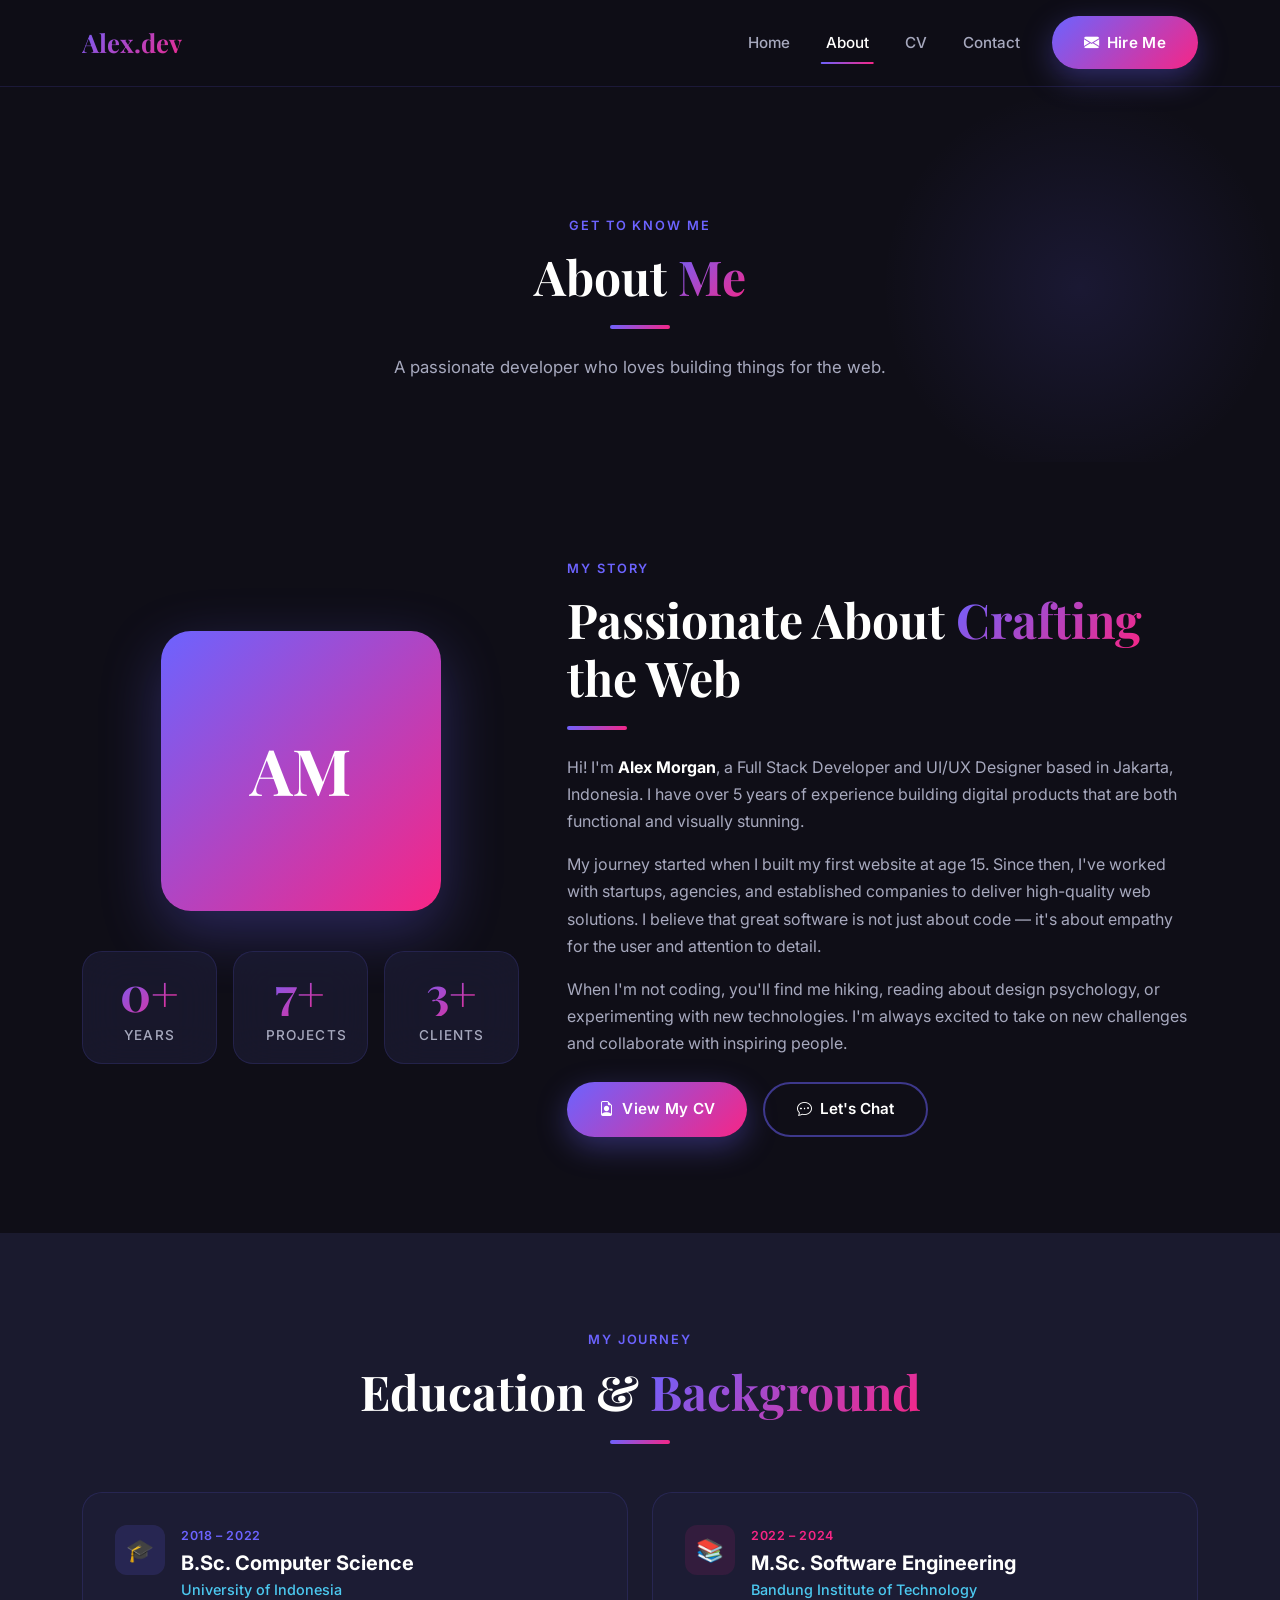
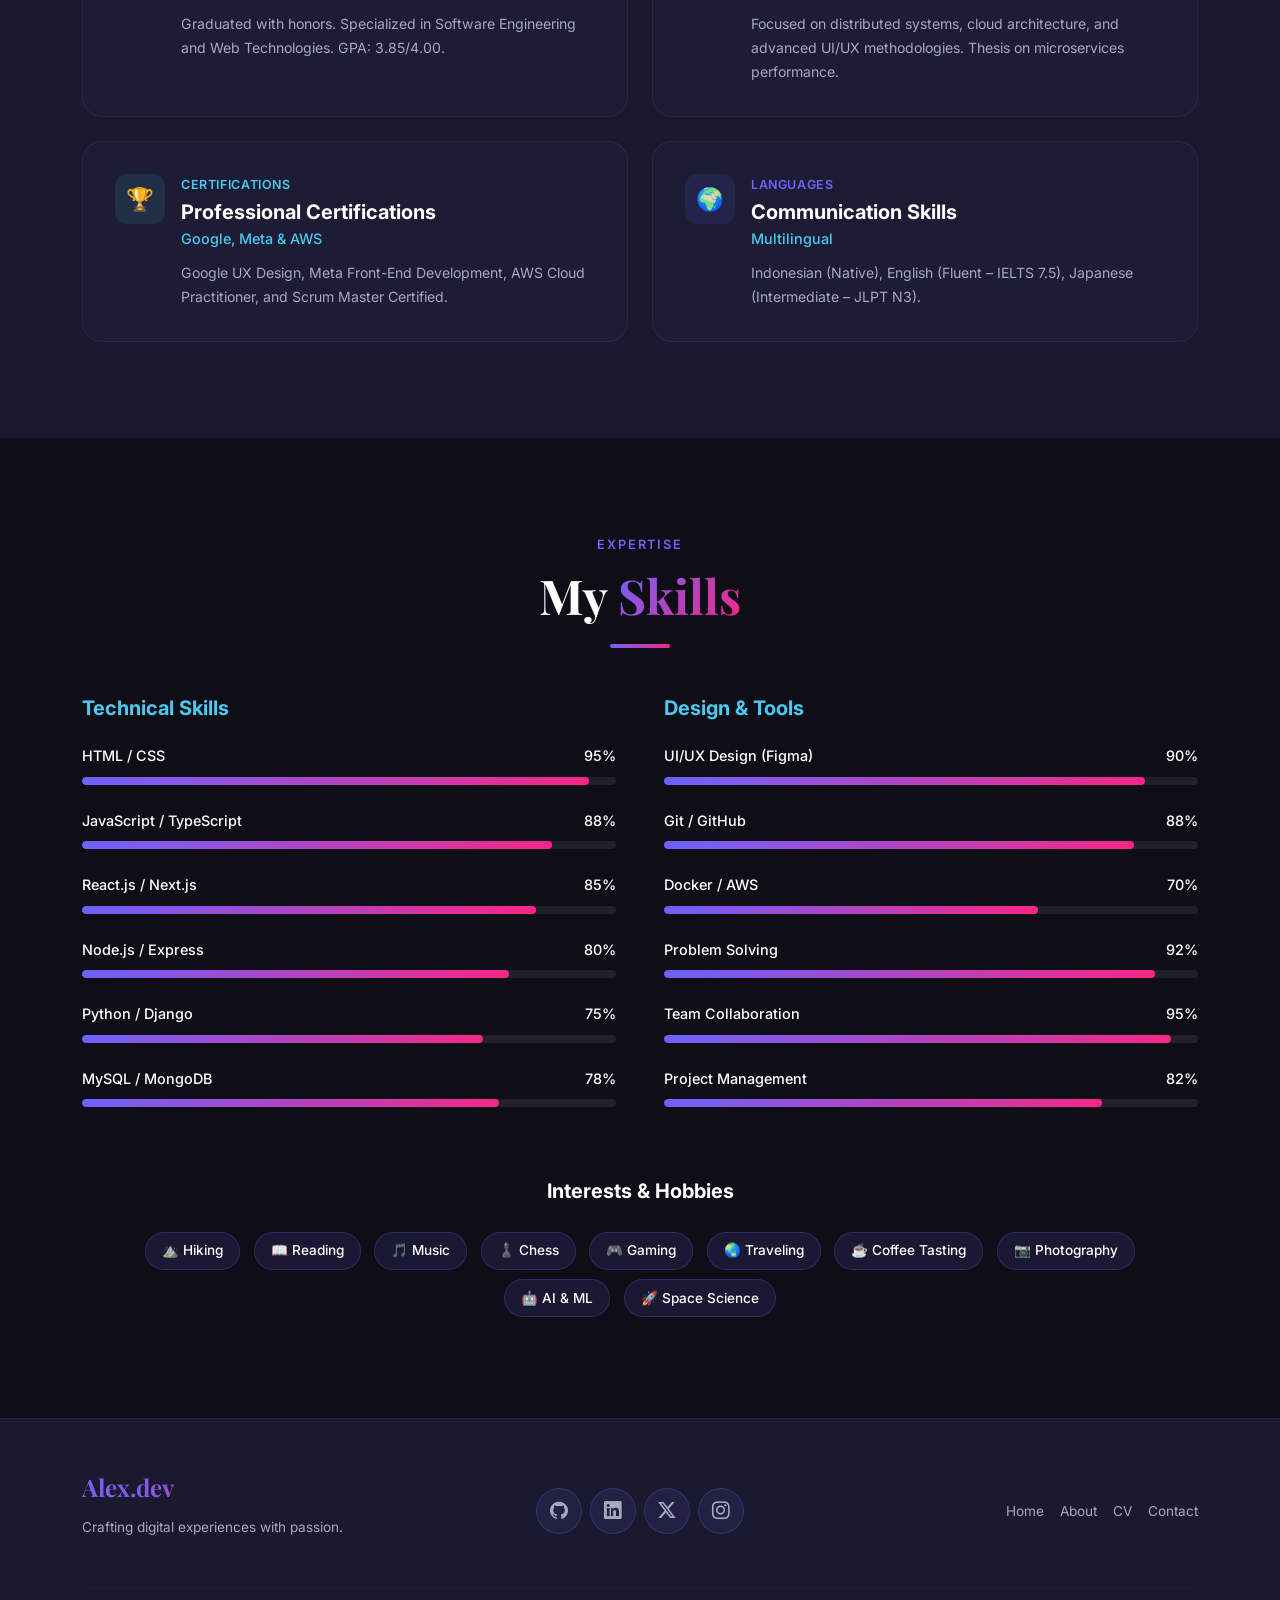
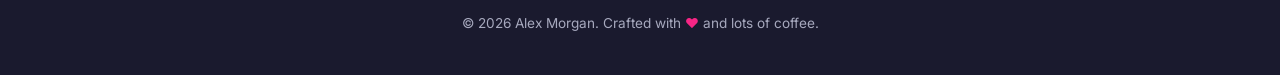
==== about.html @ b718e6d9 "🚀 Initial commit: Personal portfolio website" ====
<!DOCTYPE html>
<html lang="en">
<head>
  <meta charset="UTF-8" />
  <meta name="viewport" content="width=device-width, initial-scale=1.0" />
  <meta name="description" content="About Alex Morgan – Full Stack Developer. Learn about my background, education, skills, and interests." />
  <title>About | Alex Morgan</title>

  <link href="https://cdn.jsdelivr.net/npm/bootstrap@5.3.3/dist/css/bootstrap.min.css" rel="stylesheet" />
  <link href="https://cdn.jsdelivr.net/npm/bootstrap-icons@1.11.3/font/bootstrap-icons.min.css" rel="stylesheet" />
  <link rel="stylesheet" href="style.css" />
</head>
<body>

  <!-- =============================================
       NAVBAR
       ============================================= -->
  <nav class="navbar navbar-expand-lg navbar-dark">
    <div class="container">
      <a class="navbar-brand" href="index.html">Alex.dev</a>
      <button class="navbar-toggler" type="button" data-bs-toggle="collapse" data-bs-target="#navMenu" aria-controls="navMenu" aria-expanded="false" aria-label="Toggle navigation">
        <span class="navbar-toggler-icon"></span>
      </button>
      <div class="collapse navbar-collapse" id="navMenu">
        <ul class="navbar-nav ms-auto gap-1">
          <li class="nav-item"><a class="nav-link" href="index.html">Home</a></li>
          <li class="nav-item"><a class="nav-link" href="about.html">About</a></li>
          <li class="nav-item"><a class="nav-link" href="cv.html">CV</a></li>
          <li class="nav-item"><a class="nav-link" href="contact.html">Contact</a></li>
        </ul>
        <a href="contact.html" class="btn-primary-custom ms-3 d-none d-lg-inline-flex">
          <i class="bi bi-envelope-fill"></i> Hire Me
        </a>
      </div>
    </div>
  </nav>

  <!-- =============================================
       PAGE HERO
       ============================================= -->
  <section class="page-hero text-center">
    <div class="container">
      <p class="section-tag fade-in-up">Get to Know Me</p>
      <h1 class="section-title fade-in-up delay-1">About <span class="gradient-text">Me</span></h1>
      <div class="section-divider mx-auto fade-in-up delay-2"></div>
      <p class="text-muted-custom fade-in-up delay-3" style="max-width:520px;margin:0 auto;font-size:1.05rem;">
        A passionate developer who loves building things for the web.
      </p>
    </div>
  </section>

  <!-- =============================================
       PERSONAL INTRODUCTION
       ============================================= -->
  <section class="section-padding">
    <div class="container">
      <div class="row align-items-center g-5">

        <!-- Image side -->
        <div class="col-lg-5 text-center fade-in-left">
          <div style="width:280px;height:280px;border-radius:30px;overflow:hidden;margin:0 auto;background:linear-gradient(135deg,#6c63ff,#f72585);display:flex;align-items:center;justify-content:center;box-shadow:0 20px 60px rgba(108,99,255,0.3);">
            <span style="font-family:'Playfair Display',serif;font-size:4rem;font-weight:700;color:#fff;">AM</span>
          </div>
          <!-- Stats row -->
          <div class="row g-3 mt-4">
            <div class="col-4">
              <div class="glass-card text-center py-3">
                <div class="stat-number" data-target="5" data-suffix="+">0</div>
                <div class="stat-label">Years</div>
              </div>
            </div>
            <div class="col-4">
              <div class="glass-card text-center py-3">
                <div class="stat-number" data-target="40" data-suffix="+">0</div>
                <div class="stat-label">Projects</div>
              </div>
            </div>
            <div class="col-4">
              <div class="glass-card text-center py-3">
                <div class="stat-number" data-target="20" data-suffix="+">0</div>
                <div class="stat-label">Clients</div>
              </div>
            </div>
          </div>
        </div>

        <!-- Text side -->
        <div class="col-lg-7 fade-in-right">
          <p class="section-tag">My Story</p>
          <h2 class="section-title">Passionate About <span class="gradient-text">Crafting</span> the Web</h2>
          <div class="section-divider"></div>

          <p class="text-muted-custom mb-3">
            Hi! I'm <strong style="color:var(--text);">Alex Morgan</strong>, a Full Stack Developer and UI/UX Designer based in Jakarta, Indonesia. I have over 5 years of experience building digital products that are both functional and visually stunning.
          </p>
          <p class="text-muted-custom mb-3">
            My journey started when I built my first website at age 15. Since then, I've worked with startups, agencies, and established companies to deliver high-quality web solutions. I believe that great software is not just about code — it's about empathy for the user and attention to detail.
          </p>
          <p class="text-muted-custom mb-4">
            When I'm not coding, you'll find me hiking, reading about design psychology, or experimenting with new technologies. I'm always excited to take on new challenges and collaborate with inspiring people.
          </p>

          <div class="d-flex flex-wrap gap-3">
            <a href="cv.html" class="btn-primary-custom">
              <i class="bi bi-file-earmark-person"></i> View My CV
            </a>
            <a href="contact.html" class="btn-outline-custom">
              <i class="bi bi-chat-dots"></i> Let's Chat
            </a>
          </div>
        </div>
      </div>
    </div>
  </section>

  <!-- =============================================
       EDUCATION & BACKGROUND
       ============================================= -->
  <section class="section-padding" style="background:var(--dark-2);">
    <div class="container">
      <div class="text-center mb-5">
        <p class="section-tag fade-in-up">My Journey</p>
        <h2 class="section-title fade-in-up delay-1">Education & <span class="gradient-text">Background</span></h2>
        <div class="section-divider mx-auto fade-in-up delay-2"></div>
      </div>

      <div class="row g-4">
        <div class="col-md-6 fade-in-up delay-1">
          <div class="glass-card h-100">
            <div class="d-flex align-items-start gap-3">
              <div style="width:50px;height:50px;border-radius:12px;background:rgba(108,99,255,0.15);display:flex;align-items:center;justify-content:center;font-size:1.4rem;flex-shrink:0;">🎓</div>
              <div>
                <div style="font-size:0.78rem;font-weight:600;color:var(--primary);letter-spacing:0.05em;text-transform:uppercase;margin-bottom:0.3rem;">2018 – 2022</div>
                <h5 style="font-weight:700;margin-bottom:0.2rem;">B.Sc. Computer Science</h5>
                <p style="color:var(--accent);font-size:0.9rem;font-weight:500;margin-bottom:0.6rem;">University of Indonesia</p>
                <p class="text-muted-custom" style="font-size:0.88rem;margin:0;">Graduated with honors. Specialized in Software Engineering and Web Technologies. GPA: 3.85/4.00.</p>
              </div>
            </div>
          </div>
        </div>

        <div class="col-md-6 fade-in-up delay-2">
          <div class="glass-card h-100">
            <div class="d-flex align-items-start gap-3">
              <div style="width:50px;height:50px;border-radius:12px;background:rgba(247,37,133,0.1);display:flex;align-items:center;justify-content:center;font-size:1.4rem;flex-shrink:0;">📚</div>
              <div>
                <div style="font-size:0.78rem;font-weight:600;color:var(--secondary);letter-spacing:0.05em;text-transform:uppercase;margin-bottom:0.3rem;">2022 – 2024</div>
                <h5 style="font-weight:700;margin-bottom:0.2rem;">M.Sc. Software Engineering</h5>
                <p style="color:var(--accent);font-size:0.9rem;font-weight:500;margin-bottom:0.6rem;">Bandung Institute of Technology</p>
                <p class="text-muted-custom" style="font-size:0.88rem;margin:0;">Focused on distributed systems, cloud architecture, and advanced UI/UX methodologies. Thesis on microservices performance.</p>
              </div>
            </div>
          </div>
        </div>

        <div class="col-md-6 fade-in-up delay-3">
          <div class="glass-card h-100">
            <div class="d-flex align-items-start gap-3">
              <div style="width:50px;height:50px;border-radius:12px;background:rgba(76,201,240,0.1);display:flex;align-items:center;justify-content:center;font-size:1.4rem;flex-shrink:0;">🏆</div>
              <div>
                <div style="font-size:0.78rem;font-weight:600;color:var(--accent);letter-spacing:0.05em;text-transform:uppercase;margin-bottom:0.3rem;">Certifications</div>
                <h5 style="font-weight:700;margin-bottom:0.2rem;">Professional Certifications</h5>
                <p style="color:var(--accent);font-size:0.9rem;font-weight:500;margin-bottom:0.6rem;">Google, Meta & AWS</p>
                <p class="text-muted-custom" style="font-size:0.88rem;margin:0;">Google UX Design, Meta Front-End Development, AWS Cloud Practitioner, and Scrum Master Certified.</p>
              </div>
            </div>
          </div>
        </div>

        <div class="col-md-6 fade-in-up delay-4">
          <div class="glass-card h-100">
            <div class="d-flex align-items-start gap-3">
              <div style="width:50px;height:50px;border-radius:12px;background:rgba(108,99,255,0.1);display:flex;align-items:center;justify-content:center;font-size:1.4rem;flex-shrink:0;">🌍</div>
              <div>
                <div style="font-size:0.78rem;font-weight:600;color:var(--primary);letter-spacing:0.05em;text-transform:uppercase;margin-bottom:0.3rem;">Languages</div>
                <h5 style="font-weight:700;margin-bottom:0.2rem;">Communication Skills</h5>
                <p style="color:var(--accent);font-size:0.9rem;font-weight:500;margin-bottom:0.6rem;">Multilingual</p>
                <p class="text-muted-custom" style="font-size:0.88rem;margin:0;">Indonesian (Native), English (Fluent – IELTS 7.5), Japanese (Intermediate – JLPT N3).</p>
              </div>
            </div>
          </div>
        </div>
      </div>
    </div>
  </section>

  <!-- =============================================
       SKILLS SECTION
       ============================================= -->
  <section class="section-padding">
    <div class="container">
      <div class="text-center mb-5">
        <p class="section-tag fade-in-up">Expertise</p>
        <h2 class="section-title fade-in-up delay-1">My <span class="gradient-text">Skills</span></h2>
        <div class="section-divider mx-auto fade-in-up delay-2"></div>
      </div>

      <div class="row g-5">
        <!-- Technical Skills -->
        <div class="col-lg-6 fade-in-left">
          <h5 class="fw-bold mb-4" style="color:var(--accent);">Technical Skills</h5>

          <div class="skill-progress-item">
            <div class="skill-label"><span>HTML / CSS</span><span>95%</span></div>
            <div class="progress"><div class="progress-bar" data-width="95%" role="progressbar" aria-valuenow="95" aria-valuemin="0" aria-valuemax="100"></div></div>
          </div>
          <div class="skill-progress-item">
            <div class="skill-label"><span>JavaScript / TypeScript</span><span>88%</span></div>
            <div class="progress"><div class="progress-bar" data-width="88%" role="progressbar" aria-valuenow="88" aria-valuemin="0" aria-valuemax="100"></div></div>
          </div>
          <div class="skill-progress-item">
            <div class="skill-label"><span>React.js / Next.js</span><span>85%</span></div>
            <div class="progress"><div class="progress-bar" data-width="85%" role="progressbar" aria-valuenow="85" aria-valuemin="0" aria-valuemax="100"></div></div>
          </div>
          <div class="skill-progress-item">
            <div class="skill-label"><span>Node.js / Express</span><span>80%</span></div>
            <div class="progress"><div class="progress-bar" data-width="80%" role="progressbar" aria-valuenow="80" aria-valuemin="0" aria-valuemax="100"></div></div>
          </div>
          <div class="skill-progress-item">
            <div class="skill-label"><span>Python / Django</span><span>75%</span></div>
            <div class="progress"><div class="progress-bar" data-width="75%" role="progressbar" aria-valuenow="75" aria-valuemin="0" aria-valuemax="100"></div></div>
          </div>
          <div class="skill-progress-item">
            <div class="skill-label"><span>MySQL / MongoDB</span><span>78%</span></div>
            <div class="progress"><div class="progress-bar" data-width="78%" role="progressbar" aria-valuenow="78" aria-valuemin="0" aria-valuemax="100"></div></div>
          </div>
        </div>

        <!-- Soft Skills & Tools -->
        <div class="col-lg-6 fade-in-right">
          <h5 class="fw-bold mb-4" style="color:var(--accent);">Design & Tools</h5>

          <div class="skill-progress-item">
            <div class="skill-label"><span>UI/UX Design (Figma)</span><span>90%</span></div>
            <div class="progress"><div class="progress-bar" data-width="90%" role="progressbar" aria-valuenow="90" aria-valuemin="0" aria-valuemax="100"></div></div>
          </div>
          <div class="skill-progress-item">
            <div class="skill-label"><span>Git / GitHub</span><span>88%</span></div>
            <div class="progress"><div class="progress-bar" data-width="88%" role="progressbar" aria-valuenow="88" aria-valuemin="0" aria-valuemax="100"></div></div>
          </div>
          <div class="skill-progress-item">
            <div class="skill-label"><span>Docker / AWS</span><span>70%</span></div>
            <div class="progress"><div class="progress-bar" data-width="70%" role="progressbar" aria-valuenow="70" aria-valuemin="0" aria-valuemax="100"></div></div>
          </div>
          <div class="skill-progress-item">
            <div class="skill-label"><span>Problem Solving</span><span>92%</span></div>
            <div class="progress"><div class="progress-bar" data-width="92%" role="progressbar" aria-valuenow="92" aria-valuemin="0" aria-valuemax="100"></div></div>
          </div>
          <div class="skill-progress-item">
            <div class="skill-label"><span>Team Collaboration</span><span>95%</span></div>
            <div class="progress"><div class="progress-bar" data-width="95%" role="progressbar" aria-valuenow="95" aria-valuemin="0" aria-valuemax="100"></div></div>
          </div>
          <div class="skill-progress-item">
            <div class="skill-label"><span>Project Management</span><span>82%</span></div>
            <div class="progress"><div class="progress-bar" data-width="82%" role="progressbar" aria-valuenow="82" aria-valuemin="0" aria-valuemax="100"></div></div>
          </div>
        </div>
      </div>

      <!-- Interests -->
      <div class="mt-5 text-center fade-in-up">
        <h5 class="fw-bold mb-4">Interests & Hobbies</h5>
        <div>
          <span class="interest-badge">⛰️ Hiking</span>
          <span class="interest-badge">📖 Reading</span>
          <span class="interest-badge">🎵 Music</span>
          <span class="interest-badge">♟️ Chess</span>
          <span class="interest-badge">🎮 Gaming</span>
          <span class="interest-badge">🌏 Traveling</span>
          <span class="interest-badge">☕ Coffee Tasting</span>
          <span class="interest-badge">📷 Photography</span>
          <span class="interest-badge">🤖 AI & ML</span>
          <span class="interest-badge">🚀 Space Science</span>
        </div>
      </div>
    </div>
  </section>

  <!-- =============================================
       FOOTER
       ============================================= -->
  <footer>
    <div class="container">
      <div class="row align-items-center">
        <div class="col-md-4 mb-3 mb-md-0">
          <div class="footer-brand">Alex.dev</div>
          <p class="text-muted-custom mt-2" style="font-size:0.85rem;">Crafting digital experiences with passion.</p>
        </div>
        <div class="col-md-4 text-center mb-3 mb-md-0">
          <div class="d-flex justify-content-center gap-2">
            <a href="#" class="social-link" title="GitHub"><i class="bi bi-github"></i></a>
            <a href="#" class="social-link" title="LinkedIn"><i class="bi bi-linkedin"></i></a>
            <a href="#" class="social-link" title="Twitter"><i class="bi bi-twitter-x"></i></a>
            <a href="#" class="social-link" title="Instagram"><i class="bi bi-instagram"></i></a>
          </div>
        </div>
        <div class="col-md-4 text-md-end">
          <nav class="d-flex justify-content-md-end gap-3 flex-wrap">
            <a href="index.html" class="text-muted-custom text-decoration-none" style="font-size:0.85rem;">Home</a>
            <a href="about.html" class="text-muted-custom text-decoration-none" style="font-size:0.85rem;">About</a>
            <a href="cv.html" class="text-muted-custom text-decoration-none" style="font-size:0.85rem;">CV</a>
            <a href="contact.html" class="text-muted-custom text-decoration-none" style="font-size:0.85rem;">Contact</a>
          </nav>
        </div>
      </div>
      <hr class="footer-divider" />
      <p class="footer-copy text-center">© 2026 Alex Morgan. Crafted with <span style="color:var(--secondary);">♥</span> and lots of coffee.</p>
    </div>
  </footer>

  <script src="https://cdn.jsdelivr.net/npm/bootstrap@5.3.3/dist/js/bootstrap.bundle.min.js"></script>
  <script src="script.js"></script>
</body>
</html>
---- style.css ----
/* =============================================
   PORTFOLIO WEBSITE - style.css
   ============================================= */

/* ---- Google Fonts ---- */
@import url('https://fonts.googleapis.com/css2?family=Inter:wght@300;400;500;600;700;800&family=Playfair+Display:wght@700&display=swap');

/* ---- CSS Variables ---- */
:root {
  --primary: #6c63ff;
  --primary-dark: #5a52d5;
  --secondary: #f72585;
  --accent: #4cc9f0;
  --dark: #0f0e17;
  --dark-2: #1a1a2e;
  --dark-3: #16213e;
  --card-bg: #1e1e3a;
  --text: #fffffe;
  --text-muted: #a7a9be;
  --gradient: linear-gradient(135deg, #6c63ff 0%, #f72585 100%);
  --gradient-2: linear-gradient(135deg, #4cc9f0 0%, #6c63ff 100%);
  --shadow: 0 20px 60px rgba(108, 99, 255, 0.2);
  --transition: all 0.35s cubic-bezier(0.25, 0.8, 0.25, 1);
}

/* ---- Global Reset ---- */
* { margin: 0; padding: 0; box-sizing: border-box; }

html { scroll-behavior: smooth; }

body {
  font-family: 'Inter', sans-serif;
  background-color: var(--dark);
  color: var(--text);
  line-height: 1.7;
  overflow-x: hidden;
}

/* ---- Scrollbar ---- */
::-webkit-scrollbar { width: 6px; }
::-webkit-scrollbar-track { background: var(--dark); }
::-webkit-scrollbar-thumb { background: var(--primary); border-radius: 3px; }

/* =============================================
   NAVBAR
   ============================================= */
.navbar {
  background: rgba(15, 14, 23, 0.92) !important;
  backdrop-filter: blur(20px);
  border-bottom: 1px solid rgba(108, 99, 255, 0.15);
  padding: 1rem 0;
  transition: var(--transition);
  position: sticky;
  top: 0;
  z-index: 1000;
}

.navbar-brand {
  font-family: 'Playfair Display', serif;
  font-size: 1.6rem;
  font-weight: 700;
  background: var(--gradient);
  -webkit-background-clip: text;
  -webkit-text-fill-color: transparent;
  background-clip: text;
}

.nav-link {
  color: var(--text-muted) !important;
  font-weight: 500;
  font-size: 0.95rem;
  padding: 0.5rem 1rem !important;
  border-radius: 8px;
  transition: var(--transition);
  position: relative;
}

.nav-link::after {
  content: '';
  position: absolute;
  bottom: 0; left: 50%;
  width: 0; height: 2px;
  background: var(--gradient);
  border-radius: 2px;
  transition: var(--transition);
  transform: translateX(-50%);
}

.nav-link:hover,
.nav-link.active {
  color: var(--text) !important;
}

.nav-link:hover::after,
.nav-link.active::after {
  width: 70%;
}

.navbar-toggler {
  border: 1px solid rgba(108,99,255,0.4);
  border-radius: 8px;
}

.navbar-toggler-icon {
  background-image: url("data:image/svg+xml,%3csvg xmlns='http://www.w3.org/2000/svg' viewBox='0 0 30 30'%3e%3cpath stroke='rgba%28108, 99, 255, 1%29' stroke-linecap='round' stroke-miterlimit='10' stroke-width='2' d='M4 7h22M4 15h22M4 23h22'/%3e%3c/svg%3e");
}

/* =============================================
   HERO SECTION
   ============================================= */
.hero-section {
  min-height: 100vh;
  display: flex;
  align-items: center;
  background: var(--dark);
  position: relative;
  overflow: hidden;
  padding: 6rem 0 4rem;
}

.hero-section::before {
  content: '';
  position: absolute;
  top: -200px; right: -200px;
  width: 600px; height: 600px;
  background: radial-gradient(circle, rgba(108,99,255,0.15) 0%, transparent 70%);
  border-radius: 50%;
  animation: pulse 6s ease-in-out infinite;
}

.hero-section::after {
  content: '';
  position: absolute;
  bottom: -200px; left: -200px;
  width: 500px; height: 500px;
  background: radial-gradient(circle, rgba(247,37,133,0.1) 0%, transparent 70%);
  border-radius: 50%;
  animation: pulse 8s ease-in-out infinite reverse;
}

@keyframes pulse {
  0%, 100% { transform: scale(1); opacity: 0.7; }
  50% { transform: scale(1.1); opacity: 1; }
}

.hero-badge {
  display: inline-block;
  background: rgba(108,99,255,0.15);
  border: 1px solid rgba(108,99,255,0.4);
  color: var(--accent);
  padding: 0.4rem 1.2rem;
  border-radius: 50px;
  font-size: 0.85rem;
  font-weight: 500;
  margin-bottom: 1.5rem;
  letter-spacing: 0.05em;
}

.hero-title {
  font-family: 'Playfair Display', serif;
  font-size: clamp(2.5rem, 6vw, 4.5rem);
  font-weight: 700;
  line-height: 1.15;
  margin-bottom: 0.5rem;
}

.hero-title .gradient-text {
  background: var(--gradient);
  -webkit-background-clip: text;
  -webkit-text-fill-color: transparent;
  background-clip: text;
}

.hero-subtitle {
  font-size: clamp(1rem, 2.5vw, 1.3rem);
  color: var(--text-muted);
  margin-bottom: 1.5rem;
  font-weight: 300;
}

.hero-desc {
  font-size: 1rem;
  color: var(--text-muted);
  max-width: 480px;
  margin-bottom: 2.5rem;
  line-height: 1.8;
}

/* Profile Image */
.profile-wrapper {
  position: relative;
  display: inline-block;
}

.profile-img-container {
  width: 340px;
  height: 340px;
  border-radius: 40% 60% 70% 30% / 40% 50% 60% 50%;
  overflow: hidden;
  border: 3px solid rgba(108,99,255,0.5);
  box-shadow: 0 0 60px rgba(108,99,255,0.25), 0 0 0 15px rgba(108,99,255,0.05);
  animation: morphShape 8s ease-in-out infinite;
  position: relative;
  z-index: 1;
}

@keyframes morphShape {
  0%, 100% { border-radius: 40% 60% 70% 30% / 40% 50% 60% 50%; }
  25% { border-radius: 70% 30% 30% 70% / 60% 40% 60% 40%; }
  50% { border-radius: 30% 70% 50% 50% / 50% 60% 40% 60%; }
  75% { border-radius: 60% 40% 60% 40% / 30% 70% 30% 70%; }
}

.profile-img-container img {
  width: 100%;
  height: 100%;
  object-fit: cover;
}

.profile-float-badge {
  position: absolute;
  background: var(--card-bg);
  border: 1px solid rgba(108,99,255,0.3);
  border-radius: 12px;
  padding: 0.6rem 1rem;
  font-size: 0.8rem;
  font-weight: 600;
  color: var(--text);
  white-space: nowrap;
  box-shadow: var(--shadow);
  animation: floatBadge 3s ease-in-out infinite;
}

.profile-float-badge.badge-1 { top: 10%; left: -20%; animation-delay: 0s; }
.profile-float-badge.badge-2 { bottom: 20%; right: -20%; animation-delay: 1.5s; }
.profile-float-badge .badge-icon { font-size: 1.1rem; margin-right: 0.4rem; }

@keyframes floatBadge {
  0%, 100% { transform: translateY(0); }
  50% { transform: translateY(-8px); }
}

/* =============================================
   BUTTONS
   ============================================= */
.btn-primary-custom {
  background: var(--gradient);
  border: none;
  color: #fff;
  padding: 0.85rem 2rem;
  border-radius: 50px;
  font-weight: 600;
  font-size: 0.95rem;
  letter-spacing: 0.02em;
  transition: var(--transition);
  box-shadow: 0 10px 30px rgba(108,99,255,0.35);
  text-decoration: none;
  display: inline-flex;
  align-items: center;
  gap: 0.5rem;
}

.btn-primary-custom:hover {
  transform: translateY(-3px);
  box-shadow: 0 15px 40px rgba(108,99,255,0.5);
  color: #fff;
}

.btn-outline-custom {
  background: transparent;
  border: 2px solid rgba(108,99,255,0.5);
  color: var(--text);
  padding: 0.8rem 2rem;
  border-radius: 50px;
  font-weight: 600;
  font-size: 0.95rem;
  transition: var(--transition);
  text-decoration: none;
  display: inline-flex;
  align-items: center;
  gap: 0.5rem;
}

.btn-outline-custom:hover {
  background: rgba(108,99,255,0.15);
  border-color: var(--primary);
  color: var(--text);
  transform: translateY(-3px);
}

/* =============================================
   SECTION STYLES
   ============================================= */
.section-padding { padding: 6rem 0; }

.section-tag {
  font-size: 0.8rem;
  font-weight: 600;
  letter-spacing: 0.15em;
  text-transform: uppercase;
  color: var(--primary);
  margin-bottom: 0.75rem;
}

.section-title {
  font-family: 'Playfair Display', serif;
  font-size: clamp(2rem, 4vw, 3rem);
  font-weight: 700;
  margin-bottom: 1.2rem;
  line-height: 1.2;
}

.section-title .gradient-text {
  background: var(--gradient);
  -webkit-background-clip: text;
  -webkit-text-fill-color: transparent;
  background-clip: text;
}

.section-divider {
  width: 60px; height: 4px;
  background: var(--gradient);
  border-radius: 2px;
  margin-bottom: 1.5rem;
}

/* =============================================
   CARDS
   ============================================= */
.glass-card {
  background: rgba(30, 30, 58, 0.6);
  backdrop-filter: blur(20px);
  border: 1px solid rgba(108, 99, 255, 0.15);
  border-radius: 20px;
  padding: 2rem;
  transition: var(--transition);
}

.glass-card:hover {
  border-color: rgba(108, 99, 255, 0.4);
  transform: translateY(-5px);
  box-shadow: var(--shadow);
}

/* Skill Cards */
.skill-card {
  background: var(--card-bg);
  border: 1px solid rgba(108,99,255,0.15);
  border-radius: 16px;
  padding: 1.5rem;
  text-align: center;
  transition: var(--transition);
}

.skill-card:hover {
  border-color: var(--primary);
  transform: translateY(-5px);
  box-shadow: 0 10px 30px rgba(108,99,255,0.2);
}

.skill-icon {
  width: 60px; height: 60px;
  border-radius: 16px;
  display: flex;
  align-items: center;
  justify-content: center;
  margin: 0 auto 1rem;
  font-size: 1.5rem;
}

/* =============================================
   PROGRESS BARS
   ============================================= */
.skill-progress-item { margin-bottom: 1.5rem; }

.skill-label {
  display: flex;
  justify-content: space-between;
  margin-bottom: 0.5rem;
  font-weight: 500;
  font-size: 0.9rem;
}

.progress {
  height: 8px;
  background: rgba(255,255,255,0.08);
  border-radius: 50px;
  overflow: hidden;
}

.progress-bar {
  background: var(--gradient);
  border-radius: 50px;
  transition: width 1.5s cubic-bezier(0.25, 0.8, 0.25, 1);
}

/* =============================================
   TIMELINE (CV)
   ============================================= */
.timeline { position: relative; padding-left: 2rem; }

.timeline::before {
  content: '';
  position: absolute;
  left: 8px; top: 0; bottom: 0;
  width: 2px;
  background: linear-gradient(to bottom, var(--primary), var(--secondary));
}

.timeline-item {
  position: relative;
  margin-bottom: 2.5rem;
}

.timeline-item::before {
  content: '';
  position: absolute;
  left: -2rem;
  top: 6px;
  width: 14px; height: 14px;
  border-radius: 50%;
  background: var(--gradient);
  border: 2px solid var(--dark);
  box-shadow: 0 0 0 4px rgba(108,99,255,0.2);
}

.timeline-date {
  font-size: 0.8rem;
  font-weight: 600;
  color: var(--primary);
  letter-spacing: 0.05em;
  text-transform: uppercase;
  margin-bottom: 0.3rem;
}

.timeline-title {
  font-size: 1.05rem;
  font-weight: 700;
  margin-bottom: 0.2rem;
}

.timeline-subtitle {
  font-size: 0.9rem;
  color: var(--accent);
  margin-bottom: 0.6rem;
  font-weight: 500;
}

.timeline-desc {
  font-size: 0.9rem;
  color: var(--text-muted);
  line-height: 1.7;
}

/* =============================================
   CONTACT FORM
   ============================================= */
.contact-form .form-control,
.contact-form .form-select {
  background: rgba(30, 30, 58, 0.8);
  border: 1px solid rgba(108,99,255,0.2);
  color: var(--text);
  border-radius: 12px;
  padding: 0.85rem 1.2rem;
  font-size: 0.95rem;
  transition: var(--transition);
}

.contact-form .form-control:focus {
  background: rgba(30, 30, 58, 0.9);
  border-color: var(--primary);
  box-shadow: 0 0 0 3px rgba(108,99,255,0.15);
  color: var(--text);
}

.contact-form .form-control::placeholder { color: var(--text-muted); }

.contact-form label {
  font-weight: 500;
  font-size: 0.9rem;
  margin-bottom: 0.5rem;
  color: var(--text-muted);
}

.form-error {
  font-size: 0.8rem;
  color: #f72585;
  margin-top: 0.3rem;
  display: none;
}

.success-message {
  background: rgba(76, 201, 240, 0.1);
  border: 1px solid rgba(76,201,240,0.3);
  border-radius: 12px;
  padding: 1.5rem;
  text-align: center;
  display: none;
}

/* =============================================
   SOCIAL LINKS
   ============================================= */
.social-link {
  display: inline-flex;
  align-items: center;
  justify-content: center;
  width: 46px; height: 46px;
  border-radius: 50%;
  background: rgba(108,99,255,0.1);
  border: 1px solid rgba(108,99,255,0.25);
  color: var(--text-muted);
  font-size: 1.1rem;
  text-decoration: none;
  transition: var(--transition);
}

.social-link:hover {
  background: var(--gradient);
  border-color: transparent;
  color: #fff;
  transform: translateY(-4px);
  box-shadow: 0 10px 20px rgba(108,99,255,0.3);
}

/* =============================================
   CONTACT INFO CARD
   ============================================= */
.contact-info-item {
  display: flex;
  align-items: flex-start;
  gap: 1rem;
  margin-bottom: 1.8rem;
}

.contact-info-icon {
  width: 48px; height: 48px;
  border-radius: 12px;
  background: rgba(108,99,255,0.15);
  display: flex;
  align-items: center;
  justify-content: center;
  font-size: 1.2rem;
  flex-shrink: 0;
}

.contact-info-text h6 {
  font-size: 0.8rem;
  color: var(--text-muted);
  font-weight: 500;
  margin-bottom: 0.2rem;
  text-transform: uppercase;
  letter-spacing: 0.05em;
}

.contact-info-text p {
  font-size: 0.95rem;
  font-weight: 600;
  margin: 0;
}

/* =============================================
   FOOTER
   ============================================= */
footer {
  background: var(--dark-2);
  border-top: 1px solid rgba(108,99,255,0.1);
  padding: 3rem 0 1.5rem;
}

.footer-brand {
  font-family: 'Playfair Display', serif;
  font-size: 1.5rem;
  font-weight: 700;
  background: var(--gradient);
  -webkit-background-clip: text;
  -webkit-text-fill-color: transparent;
  background-clip: text;
}

.footer-divider {
  border-color: rgba(108,99,255,0.15);
  margin: 2rem 0 1.5rem;
}

.footer-copy {
  font-size: 0.85rem;
  color: var(--text-muted);
}

/* =============================================
   ABOUT PAGE
   ============================================= */
.page-hero {
  padding: 8rem 0 5rem;
  background: var(--dark);
  position: relative;
  overflow: hidden;
}

.page-hero::before {
  content: '';
  position: absolute;
  top: 0; right: 0;
  width: 400px; height: 400px;
  background: radial-gradient(circle, rgba(108,99,255,0.12) 0%, transparent 70%);
}

.interest-badge {
  display: inline-flex;
  align-items: center;
  gap: 0.4rem;
  background: rgba(108,99,255,0.12);
  border: 1px solid rgba(108,99,255,0.25);
  border-radius: 50px;
  padding: 0.4rem 1rem;
  font-size: 0.85rem;
  font-weight: 500;
  margin: 0.3rem;
  transition: var(--transition);
}

.interest-badge:hover {
  background: rgba(108,99,255,0.25);
  border-color: var(--primary);
}

/* =============================================
   ANIMATIONS
   ============================================= */
.fade-in-up {
  opacity: 0;
  transform: translateY(40px);
  transition: opacity 0.7s ease, transform 0.7s ease;
}

.fade-in-up.visible {
  opacity: 1;
  transform: translateY(0);
}

.fade-in-left {
  opacity: 0;
  transform: translateX(-40px);
  transition: opacity 0.7s ease, transform 0.7s ease;
}

.fade-in-left.visible {
  opacity: 1;
  transform: translateX(0);
}

.fade-in-right {
  opacity: 0;
  transform: translateX(40px);
  transition: opacity 0.7s ease, transform 0.7s ease;
}

.fade-in-right.visible {
  opacity: 1;
  transform: translateX(0);
}

/* Stagger delays */
.delay-1 { transition-delay: 0.1s; }
.delay-2 { transition-delay: 0.2s; }
.delay-3 { transition-delay: 0.3s; }
.delay-4 { transition-delay: 0.4s; }
.delay-5 { transition-delay: 0.5s; }

/* =============================================
   STATS COUNTER
   ============================================= */
.stat-item { text-align: center; }

.stat-number {
  font-family: 'Playfair Display', serif;
  font-size: 3rem;
  font-weight: 700;
  background: var(--gradient);
  -webkit-background-clip: text;
  -webkit-text-fill-color: transparent;
  background-clip: text;
  line-height: 1;
  margin-bottom: 0.5rem;
}

.stat-label {
  font-size: 0.85rem;
  color: var(--text-muted);
  font-weight: 500;
  text-transform: uppercase;
  letter-spacing: 0.08em;
}

/* =============================================
   RESPONSIVE
   ============================================= */
@media (max-width: 768px) {
  .profile-img-container { width: 240px; height: 240px; }
  .profile-float-badge.badge-1 { left: -10%; }
  .profile-float-badge.badge-2 { right: -10%; }
  .hero-desc { max-width: 100%; }
  .section-padding { padding: 4rem 0; }
}

@media (max-width: 576px) {
  .profile-float-badge { display: none; }
  .profile-img-container { width: 200px; height: 200px; }
}

/* =============================================
   UTILITY
   ============================================= */
.gradient-text {
  background: var(--gradient);
  -webkit-background-clip: text;
  -webkit-text-fill-color: transparent;
  background-clip: text;
}

.text-muted-custom { color: var(--text-muted); }

.bg-card { background: var(--card-bg); }

.rounded-custom { border-radius: 20px; }

.badge-skill {
  background: rgba(108,99,255,0.15);
  border: 1px solid rgba(108,99,255,0.3);
  color: var(--text);
  padding: 0.4rem 0.9rem;
  border-radius: 50px;
  font-size: 0.82rem;
  font-weight: 500;
  margin: 0.2rem;
  display: inline-block;
  transition: var(--transition);
}

.badge-skill:hover {
  background: var(--primary);
  border-color: var(--primary);
  transform: translateY(-2px);
}
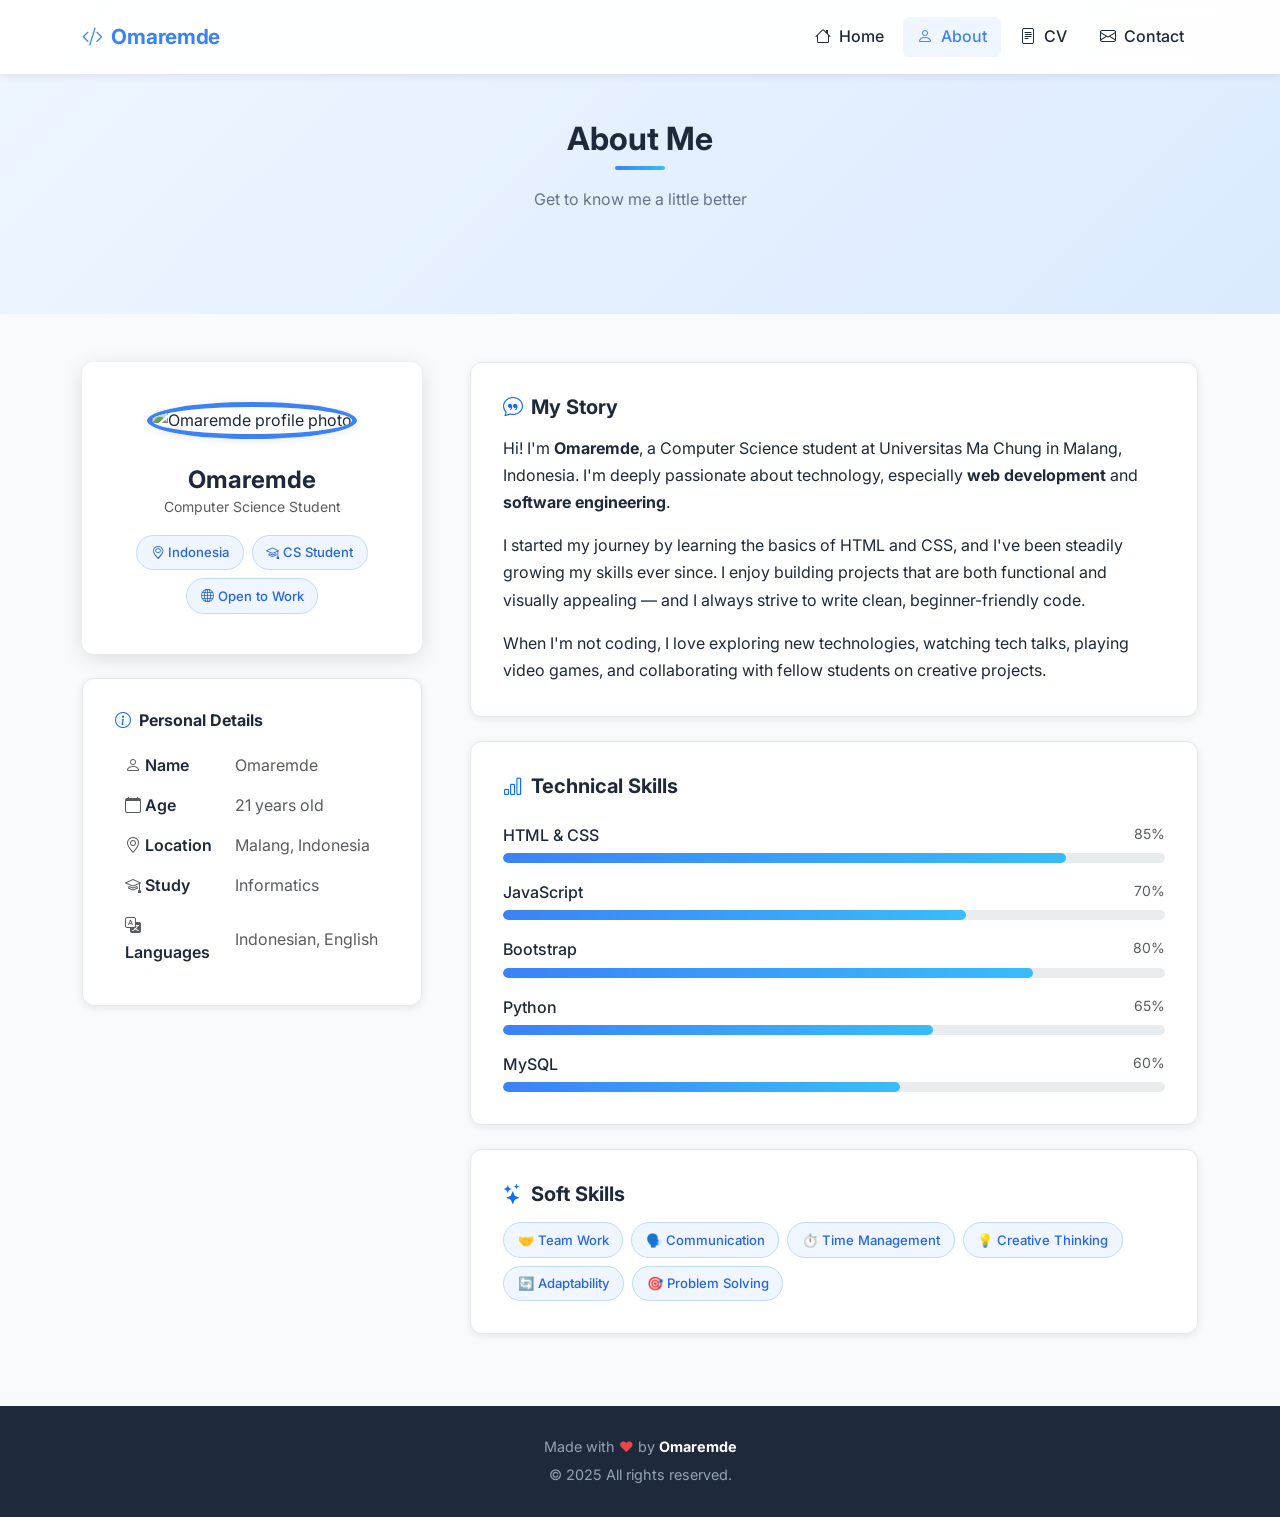
==== commit e4f0bbd3: "init project" ====
--- a/about.html
+++ b/about.html
@@ -3,312 +3,228 @@
 <head>
   <meta charset="UTF-8" />
   <meta name="viewport" content="width=device-width, initial-scale=1.0" />
-  <meta name="description" content="About Alex Morgan – Full Stack Developer. Learn about my background, education, skills, and interests." />
-  <title>About | Alex Morgan</title>
-
+  <meta name="description" content="Learn more about Omaremde — CS student passionate about web development." />
+  <title>Omaremde | About</title>
   <link href="https://cdn.jsdelivr.net/npm/bootstrap@5.3.3/dist/css/bootstrap.min.css" rel="stylesheet" />
   <link href="https://cdn.jsdelivr.net/npm/bootstrap-icons@1.11.3/font/bootstrap-icons.min.css" rel="stylesheet" />
   <link rel="stylesheet" href="style.css" />
 </head>
 <body>
 
-  <!-- =============================================
-       NAVBAR
-       ============================================= -->
-  <nav class="navbar navbar-expand-lg navbar-dark">
+  <!-- ===== NAVBAR ===== -->
+  <nav class="navbar navbar-expand-lg fixed-top bg-white">
     <div class="container">
-      <a class="navbar-brand" href="index.html">Alex.dev</a>
-      <button class="navbar-toggler" type="button" data-bs-toggle="collapse" data-bs-target="#navMenu" aria-controls="navMenu" aria-expanded="false" aria-label="Toggle navigation">
+      <a class="navbar-brand" href="index.html"><i class="bi bi-code-slash me-1"></i> Omaremde</a>
+      <button class="navbar-toggler border-0" type="button"
+              data-bs-toggle="collapse" data-bs-target="#navbarMenu"
+              aria-controls="navbarMenu" aria-expanded="false" aria-label="Toggle navigation">
         <span class="navbar-toggler-icon"></span>
       </button>
-      <div class="collapse navbar-collapse" id="navMenu">
+      <div class="collapse navbar-collapse" id="navbarMenu">
         <ul class="navbar-nav ms-auto gap-1">
-          <li class="nav-item"><a class="nav-link" href="index.html">Home</a></li>
-          <li class="nav-item"><a class="nav-link" href="about.html">About</a></li>
-          <li class="nav-item"><a class="nav-link" href="cv.html">CV</a></li>
-          <li class="nav-item"><a class="nav-link" href="contact.html">Contact</a></li>
+          <li class="nav-item"><a class="nav-link" href="index.html"><i class="bi bi-house me-1"></i> Home</a></li>
+          <li class="nav-item"><a class="nav-link active" href="about.html"><i class="bi bi-person me-1"></i> About</a></li>
+          <li class="nav-item"><a class="nav-link" href="cv.html"><i class="bi bi-file-text me-1"></i> CV</a></li>
+          <li class="nav-item"><a class="nav-link" href="contact.html"><i class="bi bi-envelope me-1"></i> Contact</a></li>
         </ul>
-        <a href="contact.html" class="btn-primary-custom ms-3 d-none d-lg-inline-flex">
-          <i class="bi bi-envelope-fill"></i> Hire Me
-        </a>
       </div>
     </div>
   </nav>
-
-  <!-- =============================================
-       PAGE HERO
-       ============================================= -->
-  <section class="page-hero text-center">
+  <!-- ===== END NAVBAR ===== -->
+
+
+  <!-- ===== PAGE HEADER ===== -->
+  <div style="background: linear-gradient(135deg,#eff6ff,#dbeafe); padding: 120px 0 60px;">
+    <div class="container text-center">
+      <h1 class="section-title fade-in-up">About Me</h1>
+      <div class="section-divider mx-auto"></div>
+      <p class="section-subtitle fade-in-up">Get to know me a little better</p>
+    </div>
+  </div>
+  <!-- ===== END HEADER ===== -->
+
+
+  <!-- ===== ABOUT CONTENT ===== -->
+  <section class="py-5">
     <div class="container">
-      <p class="section-tag fade-in-up">Get to Know Me</p>
-      <h1 class="section-title fade-in-up delay-1">About <span class="gradient-text">Me</span></h1>
-      <div class="section-divider mx-auto fade-in-up delay-2"></div>
-      <p class="text-muted-custom fade-in-up delay-3" style="max-width:520px;margin:0 auto;font-size:1.05rem;">
-        A passionate developer who loves building things for the web.
-      </p>
+      <div class="row g-5 align-items-start">
+
+        <!-- LEFT: Profile card + personal details -->
+        <div class="col-lg-4 fade-in-up">
+
+          <!-- Profile picture card -->
+          <div class="profile-card">
+            <!--
+              Replace this src with your own photo later!
+              e.g. src="images/photo.jpg"
+            -->
+            <img
+              src="https://ui-avatars.com/api/?name=Omaremde&size=200&background=3b82f6&color=fff&rounded=true&bold=true&font-size=0.35"
+              alt="Omaremde profile photo"
+              class="profile-img"
+            />
+            <h4 class="fw-bold mt-2 mb-0">Omaremde</h4>
+            <p class="text-muted small">Computer Science Student</p>
+
+            <!-- Status badges -->
+            <div class="d-flex flex-wrap justify-content-center gap-2 mt-3">
+              <span class="badge-skill"><i class="bi bi-geo-alt me-1"></i>Indonesia</span>
+              <span class="badge-skill"><i class="bi bi-mortarboard me-1"></i>CS Student</span>
+              <span class="badge-skill"><i class="bi bi-globe me-1"></i>Open to Work</span>
+            </div>
+          </div>
+
+          <!-- Personal details table -->
+          <div class="cv-card mt-4">
+            <h6 class="fw-bold mb-3"><i class="bi bi-info-circle me-2 text-primary"></i>Personal Details</h6>
+            <table class="info-table w-100">
+              <tbody>
+                <tr>
+                  <td><i class="bi bi-person me-1 text-muted"></i>Name</td>
+                  <td class="text-muted">Omaremde</td>
+                </tr>
+                <tr>
+                  <td><i class="bi bi-calendar me-1 text-muted"></i>Age</td>
+                  <td class="text-muted">21 years old</td>
+                </tr>
+                <tr>
+                  <td><i class="bi bi-geo-alt me-1 text-muted"></i>Location</td>
+                  <td class="text-muted">Malang, Indonesia</td>
+                </tr>
+                <tr>
+                  <td><i class="bi bi-mortarboard me-1 text-muted"></i>Study</td>
+                  <td class="text-muted">Informatics</td>
+                </tr>
+                <tr>
+                  <td><i class="bi bi-translate me-1 text-muted"></i>Languages</td>
+                  <td class="text-muted">Indonesian, English</td>
+                </tr>
+              </tbody>
+            </table>
+          </div>
+
+        </div><!-- /col-left -->
+
+
+        <!-- RIGHT: Bio + Skills -->
+        <div class="col-lg-8 fade-in-up">
+
+          <!-- Short bio -->
+          <div class="cv-card">
+            <h5 class="fw-bold mb-3"><i class="bi bi-chat-quote me-2 text-primary"></i>My Story</h5>
+            <p>
+              Hi! I'm <strong>Omaremde</strong>, a Computer Science student at Universitas Ma Chung
+              in Malang, Indonesia. I'm deeply passionate about technology, especially
+              <strong>web development</strong> and <strong>software engineering</strong>.
+            </p>
+            <p>
+              I started my journey by learning the basics of HTML and CSS, and I've been
+              steadily growing my skills ever since. I enjoy building projects that are both
+              functional and visually appealing — and I always strive to write clean,
+              beginner-friendly code.
+            </p>
+            <p class="mb-0">
+              When I'm not coding, I love exploring new technologies, watching tech talks,
+              playing video games, and collaborating with fellow students on creative projects.
+            </p>
+          </div>
+
+          <!-- Technical skills with animated progress bars -->
+          <div class="cv-card mt-4">
+            <h5 class="fw-bold mb-4"><i class="bi bi-bar-chart me-2 text-primary"></i>Technical Skills</h5>
+
+            <!--
+              HOW THE ANIMATION WORKS:
+              Each .progress-bar has a "data-width" attribute.
+              script.js reads that value and animates the bar to that width
+              when the element scrolls into view.
+            -->
+
+            <div class="mb-3">
+              <div class="d-flex justify-content-between mb-1">
+                <span class="fw-medium">HTML &amp; CSS</span>
+                <span class="text-muted small">85%</span>
+              </div>
+              <div class="progress">
+                <div class="progress-bar" role="progressbar" style="--bar-w:85%"
+                     aria-valuenow="85" aria-valuemin="0" aria-valuemax="100"></div>
+              </div>
+            </div>
+
+            <div class="mb-3">
+              <div class="d-flex justify-content-between mb-1">
+                <span class="fw-medium">JavaScript</span>
+                <span class="text-muted small">70%</span>
+              </div>
+              <div class="progress">
+                <div class="progress-bar" role="progressbar" style="--bar-w:70%"
+                     aria-valuenow="70" aria-valuemin="0" aria-valuemax="100"></div>
+              </div>
+            </div>
+
+            <div class="mb-3">
+              <div class="d-flex justify-content-between mb-1">
+                <span class="fw-medium">Bootstrap</span>
+                <span class="text-muted small">80%</span>
+              </div>
+              <div class="progress">
+                <div class="progress-bar" role="progressbar" style="--bar-w:80%"
+                     aria-valuenow="80" aria-valuemin="0" aria-valuemax="100"></div>
+              </div>
+            </div>
+
+            <div class="mb-3">
+              <div class="d-flex justify-content-between mb-1">
+                <span class="fw-medium">Python</span>
+                <span class="text-muted small">65%</span>
+              </div>
+              <div class="progress">
+                <div class="progress-bar" role="progressbar" style="--bar-w:65%"
+                     aria-valuenow="65" aria-valuemin="0" aria-valuemax="100"></div>
+              </div>
+            </div>
+
+            <div class="mb-0">
+              <div class="d-flex justify-content-between mb-1">
+                <span class="fw-medium">MySQL</span>
+                <span class="text-muted small">60%</span>
+              </div>
+              <div class="progress">
+                <div class="progress-bar" role="progressbar" style="--bar-w:60%"
+                     aria-valuenow="60" aria-valuemin="0" aria-valuemax="100"></div>
+              </div>
+            </div>
+          </div>
+
+          <!-- Soft skills badges -->
+          <div class="cv-card mt-4">
+            <h5 class="fw-bold mb-3"><i class="bi bi-stars me-2 text-primary"></i>Soft Skills</h5>
+            <div class="d-flex flex-wrap gap-2">
+              <span class="badge-skill">🤝 Team Work</span>
+              <span class="badge-skill">🗣️ Communication</span>
+              <span class="badge-skill">⏱️ Time Management</span>
+              <span class="badge-skill">💡 Creative Thinking</span>
+              <span class="badge-skill">🔄 Adaptability</span>
+              <span class="badge-skill">🎯 Problem Solving</span>
+            </div>
+          </div>
+
+        </div><!-- /col-right -->
+      </div><!-- /row -->
     </div>
   </section>
-
-  <!-- =============================================
-       PERSONAL INTRODUCTION
-       ============================================= -->
-  <section class="section-padding">
+  <!-- ===== END ABOUT CONTENT ===== -->
+
+
+  <!-- ===== FOOTER ===== -->
+  <footer class="text-center">
     <div class="container">
-      <div class="row align-items-center g-5">
-
-        <!-- Image side -->
-        <div class="col-lg-5 text-center fade-in-left">
-          <div style="width:280px;height:280px;border-radius:30px;overflow:hidden;margin:0 auto;background:linear-gradient(135deg,#6c63ff,#f72585);display:flex;align-items:center;justify-content:center;box-shadow:0 20px 60px rgba(108,99,255,0.3);">
-            <span style="font-family:'Playfair Display',serif;font-size:4rem;font-weight:700;color:#fff;">AM</span>
-          </div>
-          <!-- Stats row -->
-          <div class="row g-3 mt-4">
-            <div class="col-4">
-              <div class="glass-card text-center py-3">
-                <div class="stat-number" data-target="5" data-suffix="+">0</div>
-                <div class="stat-label">Years</div>
-              </div>
-            </div>
-            <div class="col-4">
-              <div class="glass-card text-center py-3">
-                <div class="stat-number" data-target="40" data-suffix="+">0</div>
-                <div class="stat-label">Projects</div>
-              </div>
-            </div>
-            <div class="col-4">
-              <div class="glass-card text-center py-3">
-                <div class="stat-number" data-target="20" data-suffix="+">0</div>
-                <div class="stat-label">Clients</div>
-              </div>
-            </div>
-          </div>
-        </div>
-
-        <!-- Text side -->
-        <div class="col-lg-7 fade-in-right">
-          <p class="section-tag">My Story</p>
-          <h2 class="section-title">Passionate About <span class="gradient-text">Crafting</span> the Web</h2>
-          <div class="section-divider"></div>
-
-          <p class="text-muted-custom mb-3">
-            Hi! I'm <strong style="color:var(--text);">Alex Morgan</strong>, a Full Stack Developer and UI/UX Designer based in Jakarta, Indonesia. I have over 5 years of experience building digital products that are both functional and visually stunning.
-          </p>
-          <p class="text-muted-custom mb-3">
-            My journey started when I built my first website at age 15. Since then, I've worked with startups, agencies, and established companies to deliver high-quality web solutions. I believe that great software is not just about code — it's about empathy for the user and attention to detail.
-          </p>
-          <p class="text-muted-custom mb-4">
-            When I'm not coding, you'll find me hiking, reading about design psychology, or experimenting with new technologies. I'm always excited to take on new challenges and collaborate with inspiring people.
-          </p>
-
-          <div class="d-flex flex-wrap gap-3">
-            <a href="cv.html" class="btn-primary-custom">
-              <i class="bi bi-file-earmark-person"></i> View My CV
-            </a>
-            <a href="contact.html" class="btn-outline-custom">
-              <i class="bi bi-chat-dots"></i> Let's Chat
-            </a>
-          </div>
-        </div>
-      </div>
-    </div>
-  </section>
-
-  <!-- =============================================
-       EDUCATION & BACKGROUND
-       ============================================= -->
-  <section class="section-padding" style="background:var(--dark-2);">
-    <div class="container">
-      <div class="text-center mb-5">
-        <p class="section-tag fade-in-up">My Journey</p>
-        <h2 class="section-title fade-in-up delay-1">Education & <span class="gradient-text">Background</span></h2>
-        <div class="section-divider mx-auto fade-in-up delay-2"></div>
-      </div>
-
-      <div class="row g-4">
-        <div class="col-md-6 fade-in-up delay-1">
-          <div class="glass-card h-100">
-            <div class="d-flex align-items-start gap-3">
-              <div style="width:50px;height:50px;border-radius:12px;background:rgba(108,99,255,0.15);display:flex;align-items:center;justify-content:center;font-size:1.4rem;flex-shrink:0;">🎓</div>
-              <div>
-                <div style="font-size:0.78rem;font-weight:600;color:var(--primary);letter-spacing:0.05em;text-transform:uppercase;margin-bottom:0.3rem;">2018 – 2022</div>
-                <h5 style="font-weight:700;margin-bottom:0.2rem;">B.Sc. Computer Science</h5>
-                <p style="color:var(--accent);font-size:0.9rem;font-weight:500;margin-bottom:0.6rem;">University of Indonesia</p>
-                <p class="text-muted-custom" style="font-size:0.88rem;margin:0;">Graduated with honors. Specialized in Software Engineering and Web Technologies. GPA: 3.85/4.00.</p>
-              </div>
-            </div>
-          </div>
-        </div>
-
-        <div class="col-md-6 fade-in-up delay-2">
-          <div class="glass-card h-100">
-            <div class="d-flex align-items-start gap-3">
-              <div style="width:50px;height:50px;border-radius:12px;background:rgba(247,37,133,0.1);display:flex;align-items:center;justify-content:center;font-size:1.4rem;flex-shrink:0;">📚</div>
-              <div>
-                <div style="font-size:0.78rem;font-weight:600;color:var(--secondary);letter-spacing:0.05em;text-transform:uppercase;margin-bottom:0.3rem;">2022 – 2024</div>
-                <h5 style="font-weight:700;margin-bottom:0.2rem;">M.Sc. Software Engineering</h5>
-                <p style="color:var(--accent);font-size:0.9rem;font-weight:500;margin-bottom:0.6rem;">Bandung Institute of Technology</p>
-                <p class="text-muted-custom" style="font-size:0.88rem;margin:0;">Focused on distributed systems, cloud architecture, and advanced UI/UX methodologies. Thesis on microservices performance.</p>
-              </div>
-            </div>
-          </div>
-        </div>
-
-        <div class="col-md-6 fade-in-up delay-3">
-          <div class="glass-card h-100">
-            <div class="d-flex align-items-start gap-3">
-              <div style="width:50px;height:50px;border-radius:12px;background:rgba(76,201,240,0.1);display:flex;align-items:center;justify-content:center;font-size:1.4rem;flex-shrink:0;">🏆</div>
-              <div>
-                <div style="font-size:0.78rem;font-weight:600;color:var(--accent);letter-spacing:0.05em;text-transform:uppercase;margin-bottom:0.3rem;">Certifications</div>
-                <h5 style="font-weight:700;margin-bottom:0.2rem;">Professional Certifications</h5>
-                <p style="color:var(--accent);font-size:0.9rem;font-weight:500;margin-bottom:0.6rem;">Google, Meta & AWS</p>
-                <p class="text-muted-custom" style="font-size:0.88rem;margin:0;">Google UX Design, Meta Front-End Development, AWS Cloud Practitioner, and Scrum Master Certified.</p>
-              </div>
-            </div>
-          </div>
-        </div>
-
-        <div class="col-md-6 fade-in-up delay-4">
-          <div class="glass-card h-100">
-            <div class="d-flex align-items-start gap-3">
-              <div style="width:50px;height:50px;border-radius:12px;background:rgba(108,99,255,0.1);display:flex;align-items:center;justify-content:center;font-size:1.4rem;flex-shrink:0;">🌍</div>
-              <div>
-                <div style="font-size:0.78rem;font-weight:600;color:var(--primary);letter-spacing:0.05em;text-transform:uppercase;margin-bottom:0.3rem;">Languages</div>
-                <h5 style="font-weight:700;margin-bottom:0.2rem;">Communication Skills</h5>
-                <p style="color:var(--accent);font-size:0.9rem;font-weight:500;margin-bottom:0.6rem;">Multilingual</p>
-                <p class="text-muted-custom" style="font-size:0.88rem;margin:0;">Indonesian (Native), English (Fluent – IELTS 7.5), Japanese (Intermediate – JLPT N3).</p>
-              </div>
-            </div>
-          </div>
-        </div>
-      </div>
-    </div>
-  </section>
-
-  <!-- =============================================
-       SKILLS SECTION
-       ============================================= -->
-  <section class="section-padding">
-    <div class="container">
-      <div class="text-center mb-5">
-        <p class="section-tag fade-in-up">Expertise</p>
-        <h2 class="section-title fade-in-up delay-1">My <span class="gradient-text">Skills</span></h2>
-        <div class="section-divider mx-auto fade-in-up delay-2"></div>
-      </div>
-
-      <div class="row g-5">
-        <!-- Technical Skills -->
-        <div class="col-lg-6 fade-in-left">
-          <h5 class="fw-bold mb-4" style="color:var(--accent);">Technical Skills</h5>
-
-          <div class="skill-progress-item">
-            <div class="skill-label"><span>HTML / CSS</span><span>95%</span></div>
-            <div class="progress"><div class="progress-bar" data-width="95%" role="progressbar" aria-valuenow="95" aria-valuemin="0" aria-valuemax="100"></div></div>
-          </div>
-          <div class="skill-progress-item">
-            <div class="skill-label"><span>JavaScript / TypeScript</span><span>88%</span></div>
-            <div class="progress"><div class="progress-bar" data-width="88%" role="progressbar" aria-valuenow="88" aria-valuemin="0" aria-valuemax="100"></div></div>
-          </div>
-          <div class="skill-progress-item">
-            <div class="skill-label"><span>React.js / Next.js</span><span>85%</span></div>
-            <div class="progress"><div class="progress-bar" data-width="85%" role="progressbar" aria-valuenow="85" aria-valuemin="0" aria-valuemax="100"></div></div>
-          </div>
-          <div class="skill-progress-item">
-            <div class="skill-label"><span>Node.js / Express</span><span>80%</span></div>
-            <div class="progress"><div class="progress-bar" data-width="80%" role="progressbar" aria-valuenow="80" aria-valuemin="0" aria-valuemax="100"></div></div>
-          </div>
-          <div class="skill-progress-item">
-            <div class="skill-label"><span>Python / Django</span><span>75%</span></div>
-            <div class="progress"><div class="progress-bar" data-width="75%" role="progressbar" aria-valuenow="75" aria-valuemin="0" aria-valuemax="100"></div></div>
-          </div>
-          <div class="skill-progress-item">
-            <div class="skill-label"><span>MySQL / MongoDB</span><span>78%</span></div>
-            <div class="progress"><div class="progress-bar" data-width="78%" role="progressbar" aria-valuenow="78" aria-valuemin="0" aria-valuemax="100"></div></div>
-          </div>
-        </div>
-
-        <!-- Soft Skills & Tools -->
-        <div class="col-lg-6 fade-in-right">
-          <h5 class="fw-bold mb-4" style="color:var(--accent);">Design & Tools</h5>
-
-          <div class="skill-progress-item">
-            <div class="skill-label"><span>UI/UX Design (Figma)</span><span>90%</span></div>
-            <div class="progress"><div class="progress-bar" data-width="90%" role="progressbar" aria-valuenow="90" aria-valuemin="0" aria-valuemax="100"></div></div>
-          </div>
-          <div class="skill-progress-item">
-            <div class="skill-label"><span>Git / GitHub</span><span>88%</span></div>
-            <div class="progress"><div class="progress-bar" data-width="88%" role="progressbar" aria-valuenow="88" aria-valuemin="0" aria-valuemax="100"></div></div>
-          </div>
-          <div class="skill-progress-item">
-            <div class="skill-label"><span>Docker / AWS</span><span>70%</span></div>
-            <div class="progress"><div class="progress-bar" data-width="70%" role="progressbar" aria-valuenow="70" aria-valuemin="0" aria-valuemax="100"></div></div>
-          </div>
-          <div class="skill-progress-item">
-            <div class="skill-label"><span>Problem Solving</span><span>92%</span></div>
-            <div class="progress"><div class="progress-bar" data-width="92%" role="progressbar" aria-valuenow="92" aria-valuemin="0" aria-valuemax="100"></div></div>
-          </div>
-          <div class="skill-progress-item">
-            <div class="skill-label"><span>Team Collaboration</span><span>95%</span></div>
-            <div class="progress"><div class="progress-bar" data-width="95%" role="progressbar" aria-valuenow="95" aria-valuemin="0" aria-valuemax="100"></div></div>
-          </div>
-          <div class="skill-progress-item">
-            <div class="skill-label"><span>Project Management</span><span>82%</span></div>
-            <div class="progress"><div class="progress-bar" data-width="82%" role="progressbar" aria-valuenow="82" aria-valuemin="0" aria-valuemax="100"></div></div>
-          </div>
-        </div>
-      </div>
-
-      <!-- Interests -->
-      <div class="mt-5 text-center fade-in-up">
-        <h5 class="fw-bold mb-4">Interests & Hobbies</h5>
-        <div>
-          <span class="interest-badge">⛰️ Hiking</span>
-          <span class="interest-badge">📖 Reading</span>
-          <span class="interest-badge">🎵 Music</span>
-          <span class="interest-badge">♟️ Chess</span>
-          <span class="interest-badge">🎮 Gaming</span>
-          <span class="interest-badge">🌏 Traveling</span>
-          <span class="interest-badge">☕ Coffee Tasting</span>
-          <span class="interest-badge">📷 Photography</span>
-          <span class="interest-badge">🤖 AI & ML</span>
-          <span class="interest-badge">🚀 Space Science</span>
-        </div>
-      </div>
-    </div>
-  </section>
-
-  <!-- =============================================
-       FOOTER
-       ============================================= -->
-  <footer>
-    <div class="container">
-      <div class="row align-items-center">
-        <div class="col-md-4 mb-3 mb-md-0">
-          <div class="footer-brand">Alex.dev</div>
-          <p class="text-muted-custom mt-2" style="font-size:0.85rem;">Crafting digital experiences with passion.</p>
-        </div>
-        <div class="col-md-4 text-center mb-3 mb-md-0">
-          <div class="d-flex justify-content-center gap-2">
-            <a href="#" class="social-link" title="GitHub"><i class="bi bi-github"></i></a>
-            <a href="#" class="social-link" title="LinkedIn"><i class="bi bi-linkedin"></i></a>
-            <a href="#" class="social-link" title="Twitter"><i class="bi bi-twitter-x"></i></a>
-            <a href="#" class="social-link" title="Instagram"><i class="bi bi-instagram"></i></a>
-          </div>
-        </div>
-        <div class="col-md-4 text-md-end">
-          <nav class="d-flex justify-content-md-end gap-3 flex-wrap">
-            <a href="index.html" class="text-muted-custom text-decoration-none" style="font-size:0.85rem;">Home</a>
-            <a href="about.html" class="text-muted-custom text-decoration-none" style="font-size:0.85rem;">About</a>
-            <a href="cv.html" class="text-muted-custom text-decoration-none" style="font-size:0.85rem;">CV</a>
-            <a href="contact.html" class="text-muted-custom text-decoration-none" style="font-size:0.85rem;">Contact</a>
-          </nav>
-        </div>
-      </div>
-      <hr class="footer-divider" />
-      <p class="footer-copy text-center">© 2026 Alex Morgan. Crafted with <span style="color:var(--secondary);">♥</span> and lots of coffee.</p>
+      <p class="mb-1">Made with <span style="color:#ef4444;">❤</span> by <strong style="color:#fff;">Omaremde</strong></p>
+      <p class="mb-0">&copy; 2025 All rights reserved.</p>
     </div>
   </footer>
 
+  <!-- Bootstrap 5 JS (needed for mobile navbar toggler) -->
   <script src="https://cdn.jsdelivr.net/npm/bootstrap@5.3.3/dist/js/bootstrap.bundle.min.js"></script>
-  <script src="script.js"></script>
 </body>
 </html>
--- a/style.css
+++ b/style.css
@@ -1,745 +1,392 @@
-/* =============================================
-   PORTFOLIO WEBSITE - style.css
-   ============================================= */
-
-/* ---- Google Fonts ---- */
-@import url('https://fonts.googleapis.com/css2?family=Inter:wght@300;400;500;600;700;800&family=Playfair+Display:wght@700&display=swap');
-
-/* ---- CSS Variables ---- */
+/* ============================================
+   style.css — Custom Styles for Portfolio Site
+   ============================================ */
+
+/* ---------- Google Font Import ---------- */
+@import url('https://fonts.googleapis.com/css2?family=Inter:wght@300;400;500;600;700&display=swap');
+
+/* ---------- CSS Variables (Color Palette) ---------- */
 :root {
-  --primary: #6c63ff;
-  --primary-dark: #5a52d5;
-  --secondary: #f72585;
-  --accent: #4cc9f0;
-  --dark: #0f0e17;
-  --dark-2: #1a1a2e;
-  --dark-3: #16213e;
-  --card-bg: #1e1e3a;
-  --text: #fffffe;
-  --text-muted: #a7a9be;
-  --gradient: linear-gradient(135deg, #6c63ff 0%, #f72585 100%);
-  --gradient-2: linear-gradient(135deg, #4cc9f0 0%, #6c63ff 100%);
-  --shadow: 0 20px 60px rgba(108, 99, 255, 0.2);
-  --transition: all 0.35s cubic-bezier(0.25, 0.8, 0.25, 1);
-}
-
-/* ---- Global Reset ---- */
-* { margin: 0; padding: 0; box-sizing: border-box; }
-
-html { scroll-behavior: smooth; }
+  --primary:    #3b82f6;   /* blue */
+  --primary-dk: #2563eb;
+  --secondary:  #64748b;   /* slate gray */
+  --light-bg:   #f8fafc;
+  --white:      #ffffff;
+  --text-dark:  #1e293b;
+  --text-muted: #64748b;
+  --shadow-sm:  0 2px 8px rgba(0,0,0,.08);
+  --shadow-md:  0 4px 20px rgba(0,0,0,.12);
+  --radius:     12px;
+  --transition: .3s ease;
+}
+
+/* ---------- Base ---------- */
+*,
+*::before,
+*::after { box-sizing: border-box; }
 
 body {
   font-family: 'Inter', sans-serif;
-  background-color: var(--dark);
-  color: var(--text);
+  color: var(--text-dark);
+  background-color: var(--light-bg);
   line-height: 1.7;
-  overflow-x: hidden;
-}
-
-/* ---- Scrollbar ---- */
-::-webkit-scrollbar { width: 6px; }
-::-webkit-scrollbar-track { background: var(--dark); }
-::-webkit-scrollbar-thumb { background: var(--primary); border-radius: 3px; }
-
-/* =============================================
-   NAVBAR
-   ============================================= */
+}
+
+/* ---------- Navbar ---------- */
 .navbar {
-  background: rgba(15, 14, 23, 0.92) !important;
-  backdrop-filter: blur(20px);
-  border-bottom: 1px solid rgba(108, 99, 255, 0.15);
-  padding: 1rem 0;
-  transition: var(--transition);
-  position: sticky;
-  top: 0;
-  z-index: 1000;
+  background: rgba(255, 255, 255, 0.95) !important;
+  backdrop-filter: blur(10px);
+  box-shadow: var(--shadow-sm);
+  padding: .9rem 0;
+  transition: box-shadow var(--transition);
 }
 
 .navbar-brand {
-  font-family: 'Playfair Display', serif;
-  font-size: 1.6rem;
   font-weight: 700;
-  background: var(--gradient);
-  -webkit-background-clip: text;
-  -webkit-text-fill-color: transparent;
-  background-clip: text;
+  font-size: 1.3rem;
+  color: var(--primary) !important;
+  letter-spacing: -.3px;
 }
 
 .nav-link {
-  color: var(--text-muted) !important;
   font-weight: 500;
-  font-size: 0.95rem;
-  padding: 0.5rem 1rem !important;
-  border-radius: 8px;
-  transition: var(--transition);
-  position: relative;
-}
-
-.nav-link::after {
-  content: '';
-  position: absolute;
-  bottom: 0; left: 50%;
-  width: 0; height: 2px;
-  background: var(--gradient);
-  border-radius: 2px;
-  transition: var(--transition);
-  transform: translateX(-50%);
+  color: var(--text-dark) !important;
+  padding: .4rem .9rem !important;
+  border-radius: 6px;
+  transition: background var(--transition), color var(--transition);
 }
 
 .nav-link:hover,
 .nav-link.active {
-  color: var(--text) !important;
-}
-
-.nav-link:hover::after,
-.nav-link.active::after {
-  width: 70%;
-}
-
-.navbar-toggler {
-  border: 1px solid rgba(108,99,255,0.4);
-  border-radius: 8px;
-}
-
-.navbar-toggler-icon {
-  background-image: url("data:image/svg+xml,%3csvg xmlns='http://www.w3.org/2000/svg' viewBox='0 0 30 30'%3e%3cpath stroke='rgba%28108, 99, 255, 1%29' stroke-linecap='round' stroke-miterlimit='10' stroke-width='2' d='M4 7h22M4 15h22M4 23h22'/%3e%3c/svg%3e");
-}
-
-/* =============================================
-   HERO SECTION
-   ============================================= */
+  background: #eff6ff;
+  color: var(--primary) !important;
+}
+
+/* ---------- Hero Section (Home) ---------- */
 .hero-section {
   min-height: 100vh;
   display: flex;
   align-items: center;
-  background: var(--dark);
+  background: linear-gradient(135deg, #eff6ff 0%, #dbeafe 50%, #e0f2fe 100%);
+  padding-top: 80px; /* offset fixed navbar */
+}
+
+.hero-badge {
+  display: inline-block;
+  background: #dbeafe;
+  color: var(--primary-dk);
+  font-size: .8rem;
+  font-weight: 600;
+  letter-spacing: .5px;
+  padding: .35rem .9rem;
+  border-radius: 50px;
+  margin-bottom: 1rem;
+  text-transform: uppercase;
+}
+
+.hero-title {
+  font-size: clamp(2rem, 5vw, 3.4rem);
+  font-weight: 700;
+  line-height: 1.2;
+  color: var(--text-dark);
+}
+
+.hero-title span { color: var(--primary); }
+
+.hero-subtitle {
+  font-size: 1.1rem;
+  color: var(--text-muted);
+  max-width: 480px;
+}
+
+/* Hero avatar ring */
+.avatar-wrapper {
   position: relative;
-  overflow: hidden;
-  padding: 6rem 0 4rem;
-}
-
-.hero-section::before {
+  display: inline-block;
+}
+
+.avatar-wrapper::before {
   content: '';
   position: absolute;
-  top: -200px; right: -200px;
-  width: 600px; height: 600px;
-  background: radial-gradient(circle, rgba(108,99,255,0.15) 0%, transparent 70%);
+  inset: -8px;
   border-radius: 50%;
-  animation: pulse 6s ease-in-out infinite;
-}
-
-.hero-section::after {
-  content: '';
-  position: absolute;
-  bottom: -200px; left: -200px;
-  width: 500px; height: 500px;
-  background: radial-gradient(circle, rgba(247,37,133,0.1) 0%, transparent 70%);
-  border-radius: 50%;
-  animation: pulse 8s ease-in-out infinite reverse;
-}
-
-@keyframes pulse {
-  0%, 100% { transform: scale(1); opacity: 0.7; }
-  50% { transform: scale(1.1); opacity: 1; }
-}
-
-.hero-badge {
-  display: inline-block;
-  background: rgba(108,99,255,0.15);
-  border: 1px solid rgba(108,99,255,0.4);
-  color: var(--accent);
-  padding: 0.4rem 1.2rem;
-  border-radius: 50px;
-  font-size: 0.85rem;
-  font-weight: 500;
-  margin-bottom: 1.5rem;
-  letter-spacing: 0.05em;
-}
-
-.hero-title {
-  font-family: 'Playfair Display', serif;
-  font-size: clamp(2.5rem, 6vw, 4.5rem);
-  font-weight: 700;
-  line-height: 1.15;
-  margin-bottom: 0.5rem;
-}
-
-.hero-title .gradient-text {
-  background: var(--gradient);
-  -webkit-background-clip: text;
-  -webkit-text-fill-color: transparent;
-  background-clip: text;
-}
-
-.hero-subtitle {
-  font-size: clamp(1rem, 2.5vw, 1.3rem);
-  color: var(--text-muted);
-  margin-bottom: 1.5rem;
-  font-weight: 300;
-}
-
-.hero-desc {
-  font-size: 1rem;
-  color: var(--text-muted);
-  max-width: 480px;
-  margin-bottom: 2.5rem;
-  line-height: 1.8;
-}
-
-/* Profile Image */
-.profile-wrapper {
-  position: relative;
-  display: inline-block;
-}
-
-.profile-img-container {
-  width: 340px;
-  height: 340px;
-  border-radius: 40% 60% 70% 30% / 40% 50% 60% 50%;
-  overflow: hidden;
-  border: 3px solid rgba(108,99,255,0.5);
-  box-shadow: 0 0 60px rgba(108,99,255,0.25), 0 0 0 15px rgba(108,99,255,0.05);
-  animation: morphShape 8s ease-in-out infinite;
+  background: linear-gradient(135deg, var(--primary), #38bdf8);
+  z-index: 0;
+  animation: spin-ring 8s linear infinite;
+}
+
+.avatar-img {
   position: relative;
   z-index: 1;
-}
-
-@keyframes morphShape {
-  0%, 100% { border-radius: 40% 60% 70% 30% / 40% 50% 60% 50%; }
-  25% { border-radius: 70% 30% 30% 70% / 60% 40% 60% 40%; }
-  50% { border-radius: 30% 70% 50% 50% / 50% 60% 40% 60%; }
-  75% { border-radius: 60% 40% 60% 40% / 30% 70% 30% 70%; }
-}
-
-.profile-img-container img {
-  width: 100%;
-  height: 100%;
+  width: 260px;
+  height: 260px;
   object-fit: cover;
-}
-
-.profile-float-badge {
-  position: absolute;
-  background: var(--card-bg);
-  border: 1px solid rgba(108,99,255,0.3);
-  border-radius: 12px;
-  padding: 0.6rem 1rem;
-  font-size: 0.8rem;
-  font-weight: 600;
-  color: var(--text);
-  white-space: nowrap;
-  box-shadow: var(--shadow);
-  animation: floatBadge 3s ease-in-out infinite;
-}
-
-.profile-float-badge.badge-1 { top: 10%; left: -20%; animation-delay: 0s; }
-.profile-float-badge.badge-2 { bottom: 20%; right: -20%; animation-delay: 1.5s; }
-.profile-float-badge .badge-icon { font-size: 1.1rem; margin-right: 0.4rem; }
-
-@keyframes floatBadge {
-  0%, 100% { transform: translateY(0); }
-  50% { transform: translateY(-8px); }
-}
-
-/* =============================================
-   BUTTONS
-   ============================================= */
-.btn-primary-custom {
-  background: var(--gradient);
-  border: none;
-  color: #fff;
-  padding: 0.85rem 2rem;
+  border-radius: 50%;
+  border: 5px solid var(--white);
+  box-shadow: var(--shadow-md);
+}
+
+@keyframes spin-ring {
+  from { transform: rotate(0deg); }
+  to   { transform: rotate(360deg); }
+}
+
+/* ---------- Skill Card (Home) ---------- */
+.skill-card {
+  background: var(--white);
+  border-radius: var(--radius);
+  padding: 2rem 1.5rem;
+  text-align: center;
+  box-shadow: var(--shadow-sm);
+  transition: transform var(--transition), box-shadow var(--transition);
+  border: 1px solid #e2e8f0;
+}
+
+.skill-card:hover {
+  transform: translateY(-6px);
+  box-shadow: var(--shadow-md);
+}
+
+.skill-icon {
+  font-size: 2.4rem;
+  margin-bottom: .75rem;
+  display: block;
+}
+
+/* ---------- Section Utilities ---------- */
+.section-title {
+  font-size: 2rem;
+  font-weight: 700;
+  color: var(--text-dark);
+  margin-bottom: .4rem;
+}
+
+.section-subtitle {
+  color: var(--text-muted);
+  margin-bottom: 2.5rem;
+}
+
+.section-divider {
+  width: 50px;
+  height: 4px;
+  background: linear-gradient(90deg, var(--primary), #38bdf8);
+  border-radius: 2px;
+  margin: .5rem 0 1rem;
+}
+
+/* ---------- About Page ---------- */
+.profile-card {
+  background: var(--white);
+  border-radius: var(--radius);
+  padding: 2.5rem;
+  box-shadow: var(--shadow-md);
+  text-align: center;
+}
+
+.profile-img {
+  width: 160px;
+  height: 160px;
+  object-fit: cover;
+  border-radius: 50%;
+  border: 5px solid var(--primary);
+  box-shadow: var(--shadow-sm);
+  margin-bottom: 1.2rem;
+}
+
+.info-table td { padding: .4rem .6rem; }
+.info-table td:first-child {
+  font-weight: 600;
+  color: var(--text-dark);
+  width: 110px;
+}
+
+/* Progress bars */
+.progress { height: 10px; border-radius: 50px; }
+.progress-bar {
   border-radius: 50px;
-  font-weight: 600;
-  font-size: 0.95rem;
-  letter-spacing: 0.02em;
-  transition: var(--transition);
-  box-shadow: 0 10px 30px rgba(108,99,255,0.35);
-  text-decoration: none;
-  display: inline-flex;
-  align-items: center;
-  gap: 0.5rem;
-}
-
-.btn-primary-custom:hover {
-  transform: translateY(-3px);
-  box-shadow: 0 15px 40px rgba(108,99,255,0.5);
-  color: #fff;
-}
-
-.btn-outline-custom {
-  background: transparent;
-  border: 2px solid rgba(108,99,255,0.5);
-  color: var(--text);
-  padding: 0.8rem 2rem;
-  border-radius: 50px;
-  font-weight: 600;
-  font-size: 0.95rem;
-  transition: var(--transition);
-  text-decoration: none;
-  display: inline-flex;
-  align-items: center;
-  gap: 0.5rem;
-}
-
-.btn-outline-custom:hover {
-  background: rgba(108,99,255,0.15);
-  border-color: var(--primary);
-  color: var(--text);
-  transform: translateY(-3px);
-}
-
-/* =============================================
-   SECTION STYLES
-   ============================================= */
-.section-padding { padding: 6rem 0; }
-
-.section-tag {
-  font-size: 0.8rem;
-  font-weight: 600;
-  letter-spacing: 0.15em;
-  text-transform: uppercase;
-  color: var(--primary);
-  margin-bottom: 0.75rem;
-}
-
-.section-title {
-  font-family: 'Playfair Display', serif;
-  font-size: clamp(2rem, 4vw, 3rem);
-  font-weight: 700;
-  margin-bottom: 1.2rem;
-  line-height: 1.2;
-}
-
-.section-title .gradient-text {
-  background: var(--gradient);
-  -webkit-background-clip: text;
-  -webkit-text-fill-color: transparent;
-  background-clip: text;
-}
-
-.section-divider {
-  width: 60px; height: 4px;
-  background: var(--gradient);
-  border-radius: 2px;
-  margin-bottom: 1.5rem;
-}
-
-/* =============================================
-   CARDS
-   ============================================= */
-.glass-card {
-  background: rgba(30, 30, 58, 0.6);
-  backdrop-filter: blur(20px);
-  border: 1px solid rgba(108, 99, 255, 0.15);
-  border-radius: 20px;
-  padding: 2rem;
-  transition: var(--transition);
-}
-
-.glass-card:hover {
-  border-color: rgba(108, 99, 255, 0.4);
-  transform: translateY(-5px);
-  box-shadow: var(--shadow);
-}
-
-/* Skill Cards */
-.skill-card {
-  background: var(--card-bg);
-  border: 1px solid rgba(108,99,255,0.15);
-  border-radius: 16px;
-  padding: 1.5rem;
-  text-align: center;
-  transition: var(--transition);
-}
-
-.skill-card:hover {
-  border-color: var(--primary);
-  transform: translateY(-5px);
-  box-shadow: 0 10px 30px rgba(108,99,255,0.2);
-}
-
-.skill-icon {
-  width: 60px; height: 60px;
-  border-radius: 16px;
-  display: flex;
-  align-items: center;
-  justify-content: center;
-  margin: 0 auto 1rem;
-  font-size: 1.5rem;
-}
-
-/* =============================================
-   PROGRESS BARS
-   ============================================= */
-.skill-progress-item { margin-bottom: 1.5rem; }
-
-.skill-label {
-  display: flex;
-  justify-content: space-between;
-  margin-bottom: 0.5rem;
-  font-weight: 500;
-  font-size: 0.9rem;
-}
-
-.progress {
-  height: 8px;
-  background: rgba(255,255,255,0.08);
-  border-radius: 50px;
-  overflow: hidden;
-}
-
-.progress-bar {
-  background: var(--gradient);
-  border-radius: 50px;
-  transition: width 1.5s cubic-bezier(0.25, 0.8, 0.25, 1);
-}
-
-/* =============================================
-   TIMELINE (CV)
-   ============================================= */
-.timeline { position: relative; padding-left: 2rem; }
-
-.timeline::before {
-  content: '';
-  position: absolute;
-  left: 8px; top: 0; bottom: 0;
-  width: 2px;
-  background: linear-gradient(to bottom, var(--primary), var(--secondary));
-}
-
+  background: linear-gradient(90deg, var(--primary), #38bdf8);
+  /* CSS-only animation: reads width from --bar-w custom property set inline on each bar */
+  width: 0;
+  animation: growBar 1.2s ease forwards;
+  animation-delay: .5s;
+}
+
+@keyframes growBar {
+  from { width: 0; }
+  to   { width: var(--bar-w, 0%); }
+}
+
+/* ---------- CV Page ---------- */
 .timeline-item {
   position: relative;
-  margin-bottom: 2.5rem;
+  padding-left: 2rem;
+  margin-bottom: 1.8rem;
 }
 
 .timeline-item::before {
   content: '';
   position: absolute;
-  left: -2rem;
+  left: 0;
   top: 6px;
-  width: 14px; height: 14px;
+  width: 14px;
+  height: 14px;
   border-radius: 50%;
-  background: var(--gradient);
-  border: 2px solid var(--dark);
-  box-shadow: 0 0 0 4px rgba(108,99,255,0.2);
-}
+  background: var(--primary);
+  border: 3px solid #bfdbfe;
+}
+
+.timeline-item::after {
+  content: '';
+  position: absolute;
+  left: 6px;
+  top: 20px;
+  width: 2px;
+  height: calc(100% - 6px);
+  background: #bfdbfe;
+}
+
+.timeline-item:last-child::after { display: none; }
 
 .timeline-date {
-  font-size: 0.8rem;
+  font-size: .8rem;
   font-weight: 600;
   color: var(--primary);
-  letter-spacing: 0.05em;
   text-transform: uppercase;
-  margin-bottom: 0.3rem;
-}
-
-.timeline-title {
-  font-size: 1.05rem;
-  font-weight: 700;
-  margin-bottom: 0.2rem;
-}
-
-.timeline-subtitle {
-  font-size: 0.9rem;
-  color: var(--accent);
-  margin-bottom: 0.6rem;
-  font-weight: 500;
-}
-
-.timeline-desc {
-  font-size: 0.9rem;
-  color: var(--text-muted);
-  line-height: 1.7;
-}
-
-/* =============================================
-   CONTACT FORM
-   ============================================= */
-.contact-form .form-control,
-.contact-form .form-select {
-  background: rgba(30, 30, 58, 0.8);
-  border: 1px solid rgba(108,99,255,0.2);
-  color: var(--text);
-  border-radius: 12px;
-  padding: 0.85rem 1.2rem;
-  font-size: 0.95rem;
-  transition: var(--transition);
-}
-
-.contact-form .form-control:focus {
-  background: rgba(30, 30, 58, 0.9);
+  letter-spacing: .5px;
+}
+
+.cv-card {
+  background: var(--white);
+  border-radius: var(--radius);
+  padding: 2rem;
+  box-shadow: var(--shadow-sm);
+  border: 1px solid #e2e8f0;
+  margin-bottom: 1.5rem;
+}
+
+/* ---------- Contact Page ---------- */
+.contact-form-card {
+  background: var(--white);
+  border-radius: var(--radius);
+  padding: 2.5rem;
+  box-shadow: var(--shadow-md);
+}
+
+.form-control, .form-select {
+  border-radius: 8px;
+  border: 1.5px solid #e2e8f0;
+  padding: .65rem 1rem;
+  transition: border-color var(--transition), box-shadow var(--transition);
+}
+
+.form-control:focus, .form-select:focus {
   border-color: var(--primary);
-  box-shadow: 0 0 0 3px rgba(108,99,255,0.15);
-  color: var(--text);
-}
-
-.contact-form .form-control::placeholder { color: var(--text-muted); }
-
-.contact-form label {
-  font-weight: 500;
-  font-size: 0.9rem;
-  margin-bottom: 0.5rem;
-  color: var(--text-muted);
-}
-
-.form-error {
-  font-size: 0.8rem;
-  color: #f72585;
-  margin-top: 0.3rem;
-  display: none;
-}
-
-.success-message {
-  background: rgba(76, 201, 240, 0.1);
-  border: 1px solid rgba(76,201,240,0.3);
-  border-radius: 12px;
-  padding: 1.5rem;
-  text-align: center;
-  display: none;
-}
-
-/* =============================================
-   SOCIAL LINKS
-   ============================================= */
+  box-shadow: 0 0 0 3px rgba(59,130,246,.15);
+}
+
+/* HTML5 validation visual feedback — no JS needed */
+.form-control:not(:placeholder-shown):invalid {
+  border-color: #ef4444;
+  box-shadow: 0 0 0 3px rgba(239,68,68,.12);
+}
+
+.form-control:not(:placeholder-shown):valid {
+  border-color: #22c55e;
+  box-shadow: 0 0 0 3px rgba(34,197,94,.12);
+}
+
 .social-link {
   display: inline-flex;
   align-items: center;
-  justify-content: center;
-  width: 46px; height: 46px;
-  border-radius: 50%;
-  background: rgba(108,99,255,0.1);
-  border: 1px solid rgba(108,99,255,0.25);
-  color: var(--text-muted);
-  font-size: 1.1rem;
+  gap: .5rem;
+  padding: .55rem 1.1rem;
+  border-radius: 8px;
+  font-weight: 500;
   text-decoration: none;
-  transition: var(--transition);
+  transition: transform var(--transition), box-shadow var(--transition);
 }
 
 .social-link:hover {
-  background: var(--gradient);
-  border-color: transparent;
+  transform: translateY(-3px);
+  box-shadow: var(--shadow-sm);
+}
+
+/* ---------- Buttons ---------- */
+.btn-primary-custom {
+  background: linear-gradient(135deg, var(--primary), var(--primary-dk));
   color: #fff;
-  transform: translateY(-4px);
-  box-shadow: 0 10px 20px rgba(108,99,255,0.3);
-}
-
-/* =============================================
-   CONTACT INFO CARD
-   ============================================= */
-.contact-info-item {
-  display: flex;
-  align-items: flex-start;
-  gap: 1rem;
-  margin-bottom: 1.8rem;
-}
-
-.contact-info-icon {
-  width: 48px; height: 48px;
-  border-radius: 12px;
-  background: rgba(108,99,255,0.15);
-  display: flex;
-  align-items: center;
-  justify-content: center;
-  font-size: 1.2rem;
-  flex-shrink: 0;
-}
-
-.contact-info-text h6 {
-  font-size: 0.8rem;
-  color: var(--text-muted);
+  border: none;
+  border-radius: 8px;
+  padding: .65rem 1.6rem;
+  font-weight: 600;
+  transition: transform var(--transition), box-shadow var(--transition);
+}
+
+.btn-primary-custom:hover {
+  transform: translateY(-2px);
+  box-shadow: 0 6px 20px rgba(59,130,246,.35);
+  color: #fff;
+}
+
+.btn-outline-custom {
+  border: 2px solid var(--primary);
+  color: var(--primary);
+  border-radius: 8px;
+  padding: .63rem 1.5rem;
+  font-weight: 600;
+  background: transparent;
+  transition: background var(--transition), color var(--transition);
+}
+
+.btn-outline-custom:hover {
+  background: var(--primary);
+  color: #fff;
+}
+
+/* ---------- Footer ---------- */
+footer {
+  background: #1e293b;
+  color: #94a3b8;
+  padding: 1.8rem 0;
+  font-size: .9rem;
+}
+
+footer a {
+  color: #94a3b8;
+  text-decoration: none;
+  transition: color var(--transition);
+}
+
+footer a:hover { color: var(--white); }
+
+/* ---------- Fade-in Animation (pure CSS, no JS) ---------- */
+/*
+  Elements with .fade-in-up animate automatically on page load.
+  Use inline style="animation-delay: Xs" to stagger multiple items.
+*/
+.fade-in-up {
+  animation: fadeInUp 0.6s ease both;
+}
+
+@keyframes fadeInUp {
+  from { opacity: 0; transform: translateY(24px); }
+  to   { opacity: 1; transform: translateY(0); }
+}
+
+/* ---------- Badge overrides ---------- */
+.badge-skill {
+  background: #eff6ff;
+  color: var(--primary-dk);
   font-weight: 500;
-  margin-bottom: 0.2rem;
-  text-transform: uppercase;
-  letter-spacing: 0.05em;
-}
-
-.contact-info-text p {
-  font-size: 0.95rem;
-  font-weight: 600;
-  margin: 0;
-}
-
-/* =============================================
-   FOOTER
-   ============================================= */
-footer {
-  background: var(--dark-2);
-  border-top: 1px solid rgba(108,99,255,0.1);
-  padding: 3rem 0 1.5rem;
-}
-
-.footer-brand {
-  font-family: 'Playfair Display', serif;
-  font-size: 1.5rem;
-  font-weight: 700;
-  background: var(--gradient);
-  -webkit-background-clip: text;
-  -webkit-text-fill-color: transparent;
-  background-clip: text;
-}
-
-.footer-divider {
-  border-color: rgba(108,99,255,0.15);
-  margin: 2rem 0 1.5rem;
-}
-
-.footer-copy {
-  font-size: 0.85rem;
-  color: var(--text-muted);
-}
-
-/* =============================================
-   ABOUT PAGE
-   ============================================= */
-.page-hero {
-  padding: 8rem 0 5rem;
-  background: var(--dark);
-  position: relative;
-  overflow: hidden;
-}
-
-.page-hero::before {
-  content: '';
-  position: absolute;
-  top: 0; right: 0;
-  width: 400px; height: 400px;
-  background: radial-gradient(circle, rgba(108,99,255,0.12) 0%, transparent 70%);
-}
-
-.interest-badge {
-  display: inline-flex;
-  align-items: center;
-  gap: 0.4rem;
-  background: rgba(108,99,255,0.12);
-  border: 1px solid rgba(108,99,255,0.25);
+  font-size: .82rem;
   border-radius: 50px;
-  padding: 0.4rem 1rem;
-  font-size: 0.85rem;
-  font-weight: 500;
-  margin: 0.3rem;
-  transition: var(--transition);
-}
-
-.interest-badge:hover {
-  background: rgba(108,99,255,0.25);
-  border-color: var(--primary);
-}
-
-/* =============================================
-   ANIMATIONS
-   ============================================= */
-.fade-in-up {
-  opacity: 0;
-  transform: translateY(40px);
-  transition: opacity 0.7s ease, transform 0.7s ease;
-}
-
-.fade-in-up.visible {
-  opacity: 1;
-  transform: translateY(0);
-}
-
-.fade-in-left {
-  opacity: 0;
-  transform: translateX(-40px);
-  transition: opacity 0.7s ease, transform 0.7s ease;
-}
-
-.fade-in-left.visible {
-  opacity: 1;
-  transform: translateX(0);
-}
-
-.fade-in-right {
-  opacity: 0;
-  transform: translateX(40px);
-  transition: opacity 0.7s ease, transform 0.7s ease;
-}
-
-.fade-in-right.visible {
-  opacity: 1;
-  transform: translateX(0);
-}
-
-/* Stagger delays */
-.delay-1 { transition-delay: 0.1s; }
-.delay-2 { transition-delay: 0.2s; }
-.delay-3 { transition-delay: 0.3s; }
-.delay-4 { transition-delay: 0.4s; }
-.delay-5 { transition-delay: 0.5s; }
-
-/* =============================================
-   STATS COUNTER
-   ============================================= */
-.stat-item { text-align: center; }
-
-.stat-number {
-  font-family: 'Playfair Display', serif;
-  font-size: 3rem;
-  font-weight: 700;
-  background: var(--gradient);
-  -webkit-background-clip: text;
-  -webkit-text-fill-color: transparent;
-  background-clip: text;
-  line-height: 1;
-  margin-bottom: 0.5rem;
-}
-
-.stat-label {
-  font-size: 0.85rem;
-  color: var(--text-muted);
-  font-weight: 500;
-  text-transform: uppercase;
-  letter-spacing: 0.08em;
-}
-
-/* =============================================
-   RESPONSIVE
-   ============================================= */
+  padding: .35rem .85rem;
+  border: 1px solid #bfdbfe;
+}
+
+/* ---------- Responsive tweaks ---------- */
 @media (max-width: 768px) {
-  .profile-img-container { width: 240px; height: 240px; }
-  .profile-float-badge.badge-1 { left: -10%; }
-  .profile-float-badge.badge-2 { right: -10%; }
-  .hero-desc { max-width: 100%; }
-  .section-padding { padding: 4rem 0; }
-}
-
-@media (max-width: 576px) {
-  .profile-float-badge { display: none; }
-  .profile-img-container { width: 200px; height: 200px; }
-}
-
-/* =============================================
-   UTILITY
-   ============================================= */
-.gradient-text {
-  background: var(--gradient);
-  -webkit-background-clip: text;
-  -webkit-text-fill-color: transparent;
-  background-clip: text;
-}
-
-.text-muted-custom { color: var(--text-muted); }
-
-.bg-card { background: var(--card-bg); }
-
-.rounded-custom { border-radius: 20px; }
-
-.badge-skill {
-  background: rgba(108,99,255,0.15);
-  border: 1px solid rgba(108,99,255,0.3);
-  color: var(--text);
-  padding: 0.4rem 0.9rem;
-  border-radius: 50px;
-  font-size: 0.82rem;
-  font-weight: 500;
-  margin: 0.2rem;
-  display: inline-block;
-  transition: var(--transition);
-}
-
-.badge-skill:hover {
-  background: var(--primary);
-  border-color: var(--primary);
-  transform: translateY(-2px);
-}
+  .hero-section { text-align: center; padding-top: 100px; }
+  .hero-subtitle { margin: 0 auto 1.5rem; }
+  .avatar-img { width: 200px; height: 200px; }
+}
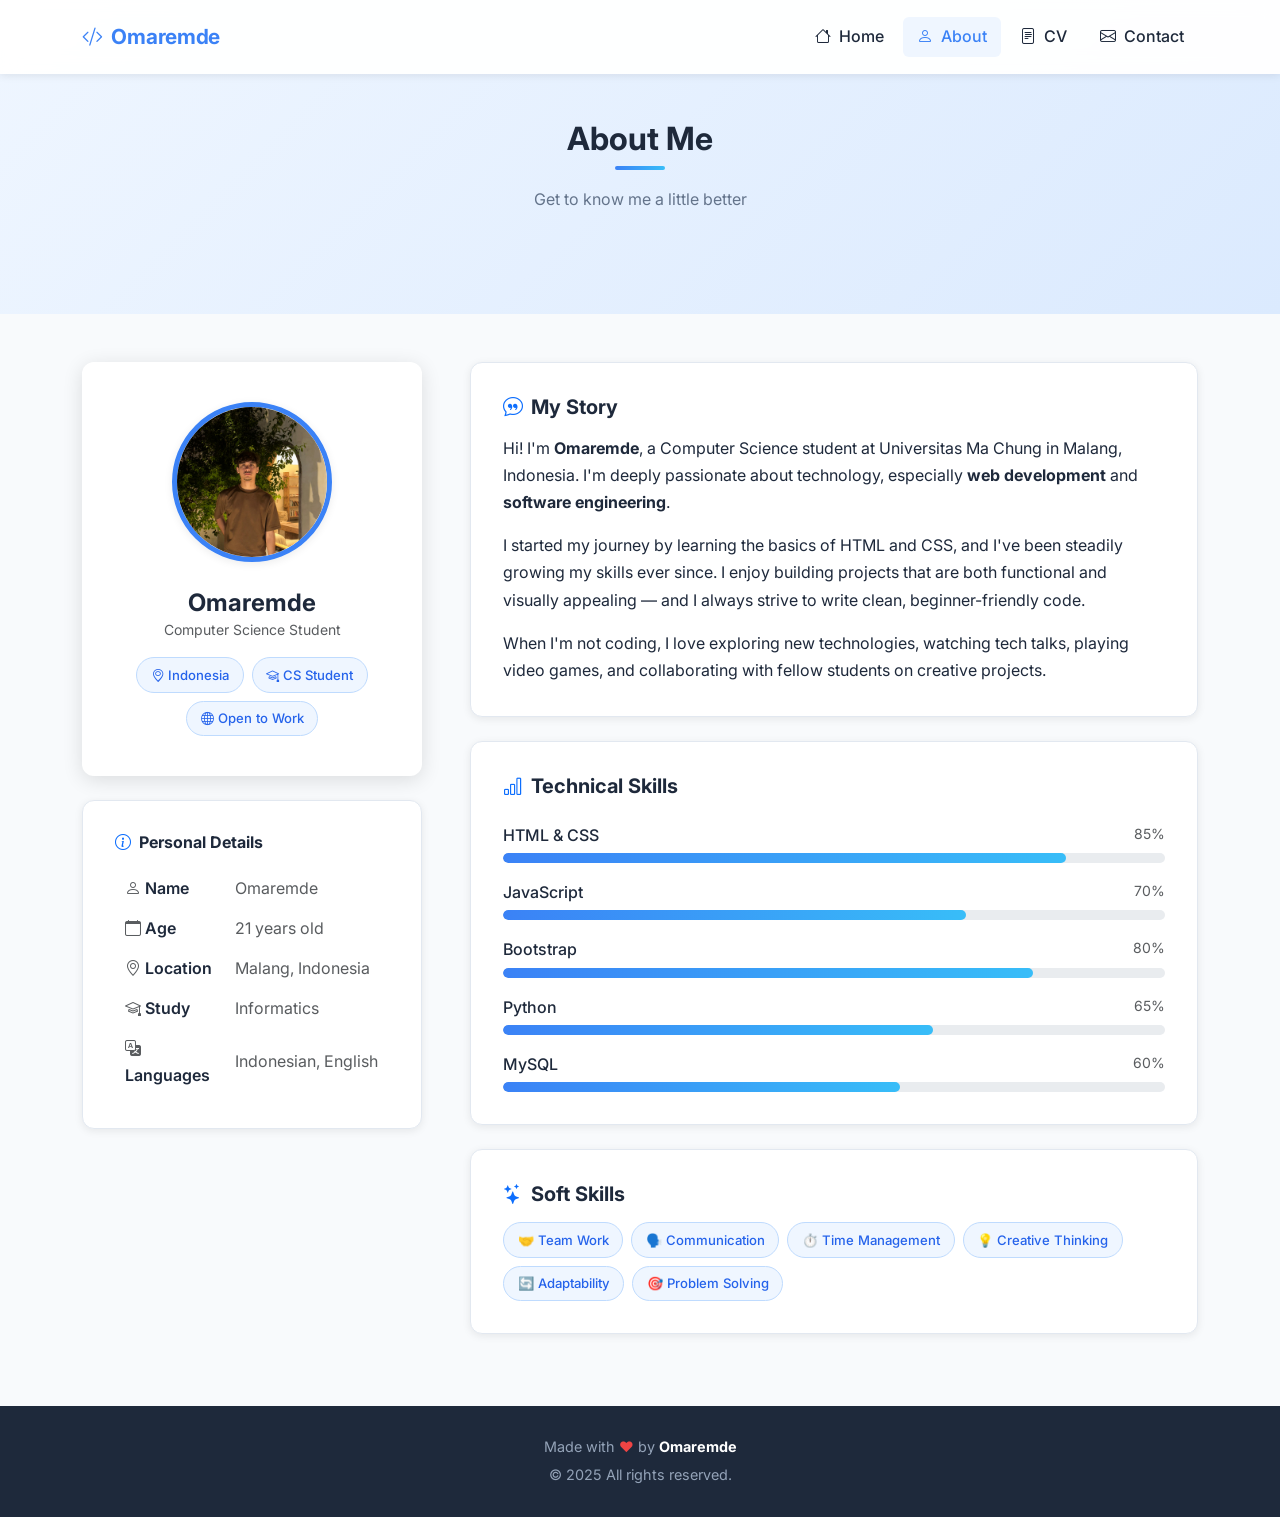
==== commit 8734cc5e: "minor" ====
--- a/about.html
+++ b/about.html
@@ -1,5 +1,6 @@
 <!DOCTYPE html>
 <html lang="en">
+
 <head>
   <meta charset="UTF-8" />
   <meta name="viewport" content="width=device-width, initial-scale=1.0" />
@@ -9,23 +10,25 @@
   <link href="https://cdn.jsdelivr.net/npm/bootstrap-icons@1.11.3/font/bootstrap-icons.min.css" rel="stylesheet" />
   <link rel="stylesheet" href="style.css" />
 </head>
+
 <body>
 
   <!-- ===== NAVBAR ===== -->
   <nav class="navbar navbar-expand-lg fixed-top bg-white">
     <div class="container">
       <a class="navbar-brand" href="index.html"><i class="bi bi-code-slash me-1"></i> Omaremde</a>
-      <button class="navbar-toggler border-0" type="button"
-              data-bs-toggle="collapse" data-bs-target="#navbarMenu"
-              aria-controls="navbarMenu" aria-expanded="false" aria-label="Toggle navigation">
+      <button class="navbar-toggler border-0" type="button" data-bs-toggle="collapse" data-bs-target="#navbarMenu"
+        aria-controls="navbarMenu" aria-expanded="false" aria-label="Toggle navigation">
         <span class="navbar-toggler-icon"></span>
       </button>
       <div class="collapse navbar-collapse" id="navbarMenu">
         <ul class="navbar-nav ms-auto gap-1">
           <li class="nav-item"><a class="nav-link" href="index.html"><i class="bi bi-house me-1"></i> Home</a></li>
-          <li class="nav-item"><a class="nav-link active" href="about.html"><i class="bi bi-person me-1"></i> About</a></li>
+          <li class="nav-item"><a class="nav-link active" href="about.html"><i class="bi bi-person me-1"></i> About</a>
+          </li>
           <li class="nav-item"><a class="nav-link" href="cv.html"><i class="bi bi-file-text me-1"></i> CV</a></li>
-          <li class="nav-item"><a class="nav-link" href="contact.html"><i class="bi bi-envelope me-1"></i> Contact</a></li>
+          <li class="nav-item"><a class="nav-link" href="contact.html"><i class="bi bi-envelope me-1"></i> Contact</a>
+          </li>
         </ul>
       </div>
     </div>
@@ -58,11 +61,7 @@
               Replace this src with your own photo later!
               e.g. src="images/photo.jpg"
             -->
-            <img
-              src="https://ui-avatars.com/api/?name=Omaremde&size=200&background=3b82f6&color=fff&rounded=true&bold=true&font-size=0.35"
-              alt="Omaremde profile photo"
-              class="profile-img"
-            />
+            <img src="asets/foto.jpeg" alt="Omaremde profile photo" class="profile-img" />
             <h4 class="fw-bold mt-2 mb-0">Omaremde</h4>
             <p class="text-muted small">Computer Science Student</p>
 
@@ -146,8 +145,8 @@
                 <span class="text-muted small">85%</span>
               </div>
               <div class="progress">
-                <div class="progress-bar" role="progressbar" style="--bar-w:85%"
-                     aria-valuenow="85" aria-valuemin="0" aria-valuemax="100"></div>
+                <div class="progress-bar" role="progressbar" style="--bar-w:85%" aria-valuenow="85" aria-valuemin="0"
+                  aria-valuemax="100"></div>
               </div>
             </div>
 
@@ -157,8 +156,8 @@
                 <span class="text-muted small">70%</span>
               </div>
               <div class="progress">
-                <div class="progress-bar" role="progressbar" style="--bar-w:70%"
-                     aria-valuenow="70" aria-valuemin="0" aria-valuemax="100"></div>
+                <div class="progress-bar" role="progressbar" style="--bar-w:70%" aria-valuenow="70" aria-valuemin="0"
+                  aria-valuemax="100"></div>
               </div>
             </div>
 
@@ -168,8 +167,8 @@
                 <span class="text-muted small">80%</span>
               </div>
               <div class="progress">
-                <div class="progress-bar" role="progressbar" style="--bar-w:80%"
-                     aria-valuenow="80" aria-valuemin="0" aria-valuemax="100"></div>
+                <div class="progress-bar" role="progressbar" style="--bar-w:80%" aria-valuenow="80" aria-valuemin="0"
+                  aria-valuemax="100"></div>
               </div>
             </div>
 
@@ -179,8 +178,8 @@
                 <span class="text-muted small">65%</span>
               </div>
               <div class="progress">
-                <div class="progress-bar" role="progressbar" style="--bar-w:65%"
-                     aria-valuenow="65" aria-valuemin="0" aria-valuemax="100"></div>
+                <div class="progress-bar" role="progressbar" style="--bar-w:65%" aria-valuenow="65" aria-valuemin="0"
+                  aria-valuemax="100"></div>
               </div>
             </div>
 
@@ -190,8 +189,8 @@
                 <span class="text-muted small">60%</span>
               </div>
               <div class="progress">
-                <div class="progress-bar" role="progressbar" style="--bar-w:60%"
-                     aria-valuenow="60" aria-valuemin="0" aria-valuemax="100"></div>
+                <div class="progress-bar" role="progressbar" style="--bar-w:60%" aria-valuenow="60" aria-valuemin="0"
+                  aria-valuemax="100"></div>
               </div>
             </div>
           </div>
@@ -219,7 +218,8 @@
   <!-- ===== FOOTER ===== -->
   <footer class="text-center">
     <div class="container">
-      <p class="mb-1">Made with <span style="color:#ef4444;">❤</span> by <strong style="color:#fff;">Omaremde</strong></p>
+      <p class="mb-1">Made with <span style="color:#ef4444;">❤</span> by <strong style="color:#fff;">Omaremde</strong>
+      </p>
       <p class="mb-0">&copy; 2025 All rights reserved.</p>
     </div>
   </footer>
@@ -227,4 +227,5 @@
   <!-- Bootstrap 5 JS (needed for mobile navbar toggler) -->
   <script src="https://cdn.jsdelivr.net/npm/bootstrap@5.3.3/dist/js/bootstrap.bundle.min.js"></script>
 </body>
-</html>
+
+</html>
